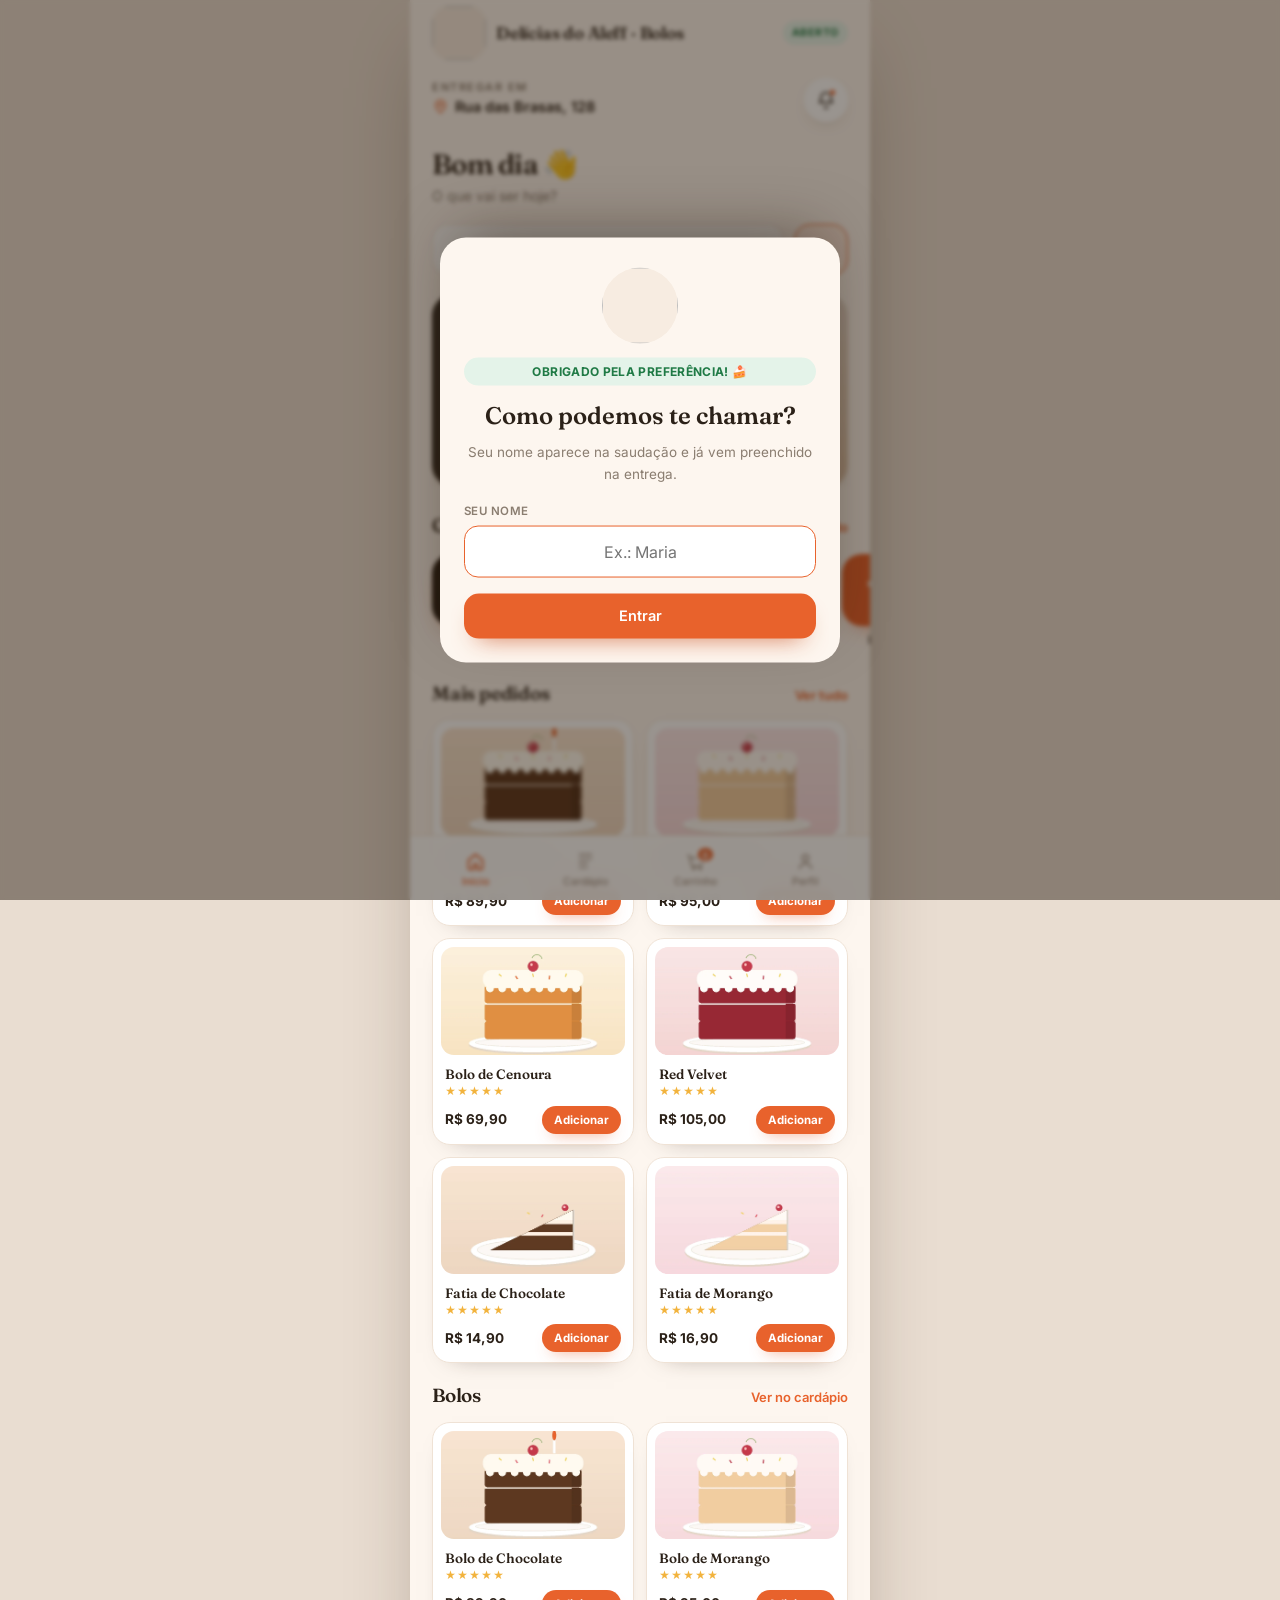
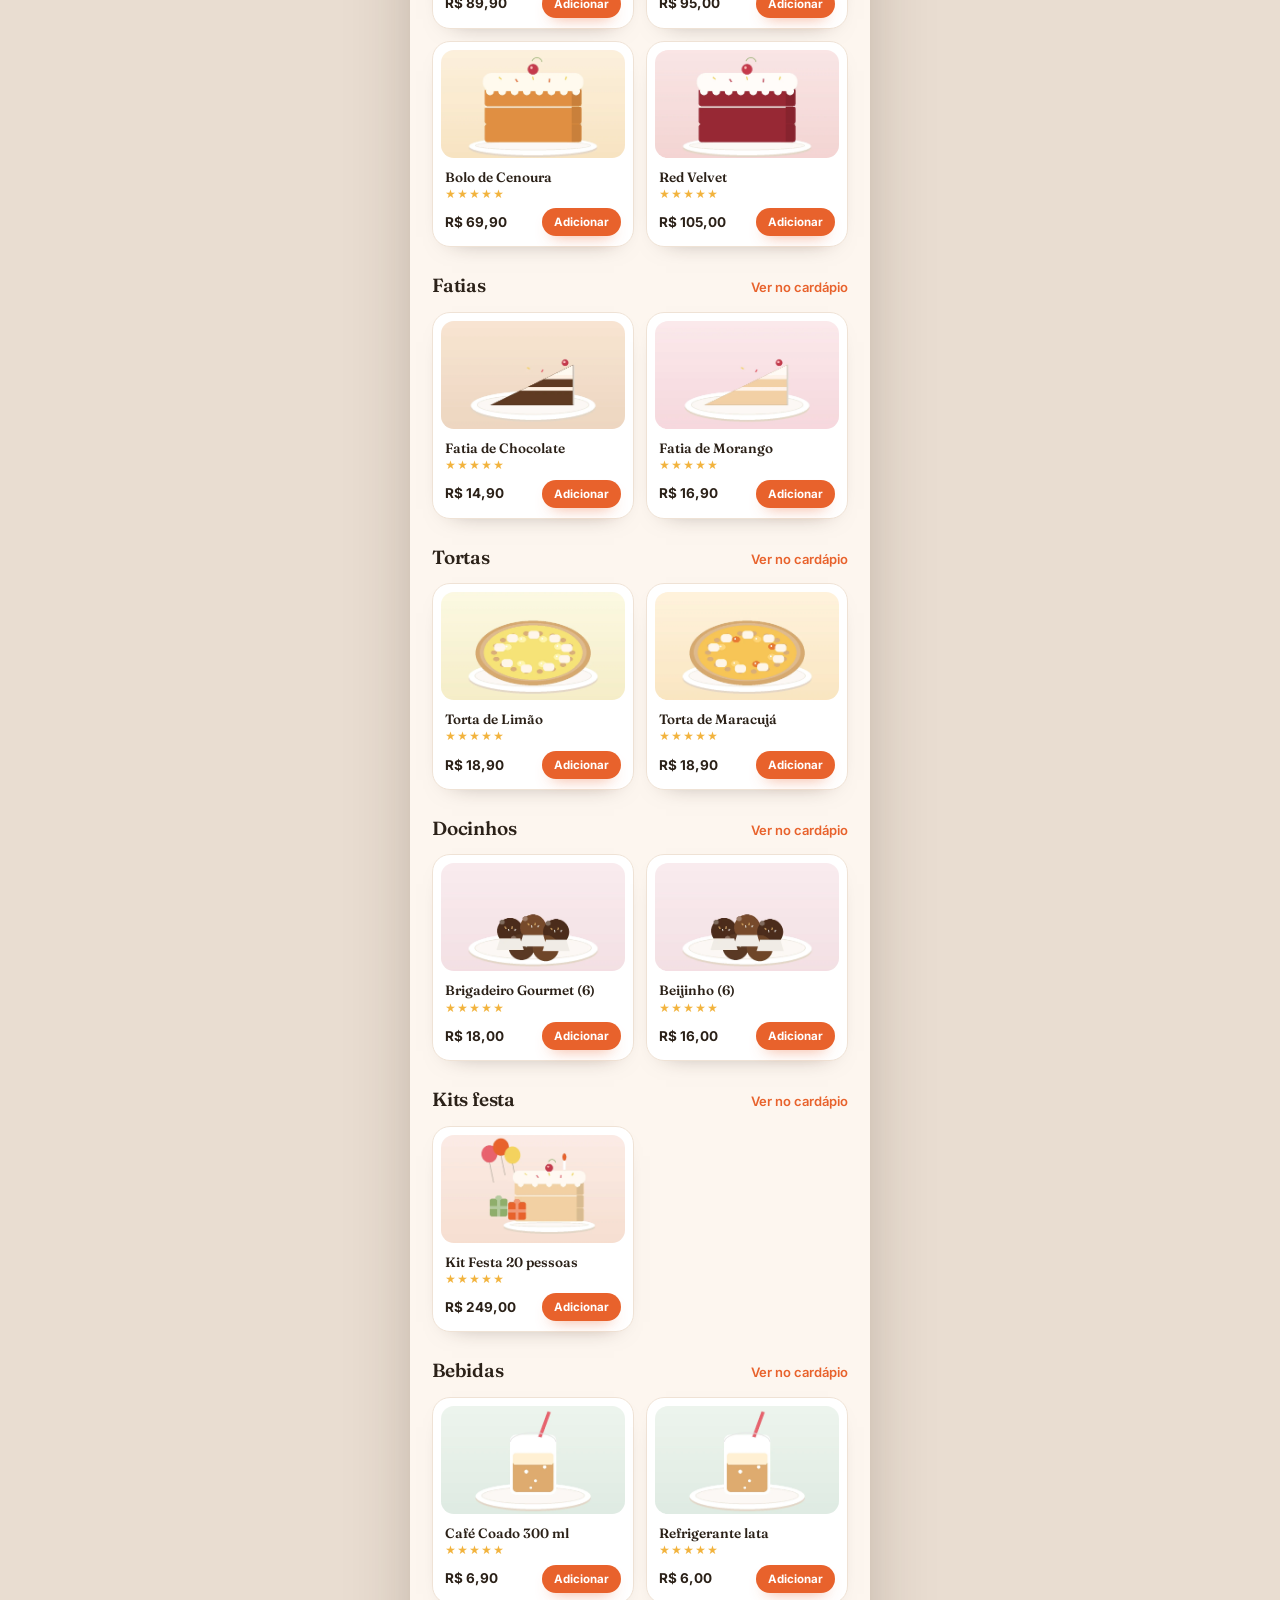
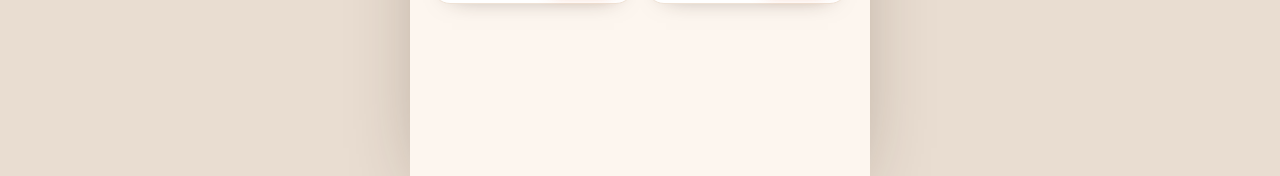
==== index.html @ 56355afc "pix: toca no código para copiar, com botão também Co-Authored-By: Claude <noreply@anthropic.com>" ====
<!doctype html>
<html lang="pt-BR">
<head>
  <meta charset="utf-8">
  <meta name="viewport" content="width=device-width, initial-scale=1, viewport-fit=cover, interactive-widget=resizes-content">
  <title>Delícias do Aleff · Bolos — Delivery</title>
  <meta name="description" content="Bolos caseiros, tortas e docinhos feitos no dia, com entrega em Delícias do Aleff.">
  <meta name="theme-color" content="#FDF6EF">
  <link rel="manifest" href="manifest.webmanifest">
  <link rel="icon" href="icons/icon-192.png">
  <link rel="apple-touch-icon" href="icons/apple-touch-icon.png">
  <meta name="apple-mobile-web-app-capable" content="yes">
  <meta name="apple-mobile-web-app-status-bar-style" content="default">
  <meta name="apple-mobile-web-app-title" content="Aleff Bolos">
  <link rel="preconnect" href="https://fonts.googleapis.com">
  <link rel="preconnect" href="https://fonts.gstatic.com" crossorigin>
  <link href="https://fonts.googleapis.com/css2?family=Fraunces:opsz,wght@9..144,500;9..144,600;9..144,700&family=Inter:wght@400;500;600;700&display=swap" rel="stylesheet">
  <link rel="stylesheet" href="vendor/leaflet/leaflet.css">
  <link rel="stylesheet" href="style.css?v=33">
</head>
<body>

<div class="app-shell" id="appShell">

  <!-- ================= HOME ================= -->
  <section class="screen is-active" id="screen-home" data-screen="home">
    <div class="brand-row">
      <img class="brand-logo" id="brandLogo" alt="" hidden>
      <b id="brandName">Delícias do Aleff · Bolos</b>
      <span class="brand-pill" id="brandPill">Aberto</span>
    </div>
    <header class="home-head">
      <div class="loc">
        <span class="loc-label">Entregar em</span>
        <button class="loc-btn" id="locBtn" type="button">
          <svg viewBox="0 0 24 24" class="ico"><path d="M12 21s-7-6.2-7-11a7 7 0 1 1 14 0c0 4.8-7 11-7 11Z"/><circle cx="12" cy="10" r="2.6"/></svg>
          <span id="locLabel">Rua das Brasas, 128</span>
        </button>
      </div>
      <button class="icon-btn" id="bellBtn" type="button" aria-label="Notificações">
        <svg viewBox="0 0 24 24" class="ico"><path d="M6 9a6 6 0 1 1 12 0c0 5 2 6 2 6H4s2-1 2-6Z"/><path d="M10 20a2 2 0 0 0 4 0"/></svg>
        <i class="dot"></i>
      </button>
    </header>

    <div class="home-greet">
      <h1>Boa noite 👋</h1>
      <p>O que vai ser hoje?</p>
    </div>

    <div class="closed-bar" id="closedBar" hidden>😴 A loja está fechada agora — pedidos voltam no próximo horário.</div>

    <div class="search-row">
      <button class="search" id="searchBtn" type="button">
        <svg viewBox="0 0 24 24" class="ico"><circle cx="11" cy="11" r="7"/><path d="m20 20-3.5-3.5"/></svg>
        <span>Buscar bolo, torta, doce…</span>
      </button>
      <button class="filter-btn" type="button" data-goto="menu" aria-label="Filtrar cardápio">
        <svg viewBox="0 0 24 24" class="ico"><path d="M4 6h16M7 12h10M10 18h4"/></svg>
      </button>
    </div>

    <div class="promo-slider reveal" id="promoSlider" aria-label="Promoções">
      <div class="promo-track" id="promoTrack"></div>
      <div class="promo-dots" id="promoDots" hidden></div>
    </div>

    <div class="row-head">
      <h3>Categorias</h3>
      <button class="link" type="button" data-goto="menu">Ver tudo</button>
    </div>
    <nav class="cat-tiles" id="catTiles" aria-label="Categorias"></nav>

    <div id="popularBlock">
      <div class="row-head">
        <h3 id="popularTitle">Mais pedidos</h3>
        <button class="link" type="button" data-goto="menu">Ver tudo</button>
      </div>
      <div class="grid-2" id="popularList"></div>
    </div>

    <div id="homeCats"></div>

    <div class="spacer"></div>
  </section>

  <!-- ================= MENU ================= -->
  <section class="screen" id="screen-menu" data-screen="menu">
    <header class="page-head">
      <div>
        <h1>Cardápio</h1>
        <p>Bolos caseiros, feitos no dia.</p>
      </div>
      <button class="icon-btn" id="menuSearchBtn" type="button" aria-label="Buscar">
        <svg viewBox="0 0 24 24" class="ico"><circle cx="11" cy="11" r="7"/><path d="m20 20-3.5-3.5"/></svg>
      </button>
    </header>

    <nav class="cats cats--static" id="menuChips" aria-label="Categorias do cardápio"></nav>

    <div class="list" id="menuList"></div>
    <div class="spacer"></div>
  </section>

  <!-- ================= CART ================= -->
  <section class="screen" id="screen-cart" data-screen="cart">
    <header class="page-head">
      <div>
        <h1>Carrinho</h1>
        <p id="cartCountLabel">0 itens</p>
      </div>
      <button class="link danger" id="clearCartBtn" type="button">Limpar</button>
    </header>

    <div id="cartEmpty" class="empty">
      <div class="empty-art">
        <svg viewBox="0 0 24 24" class="ico"><path d="M3 5h2l2.2 10.5a2 2 0 0 0 2 1.6h7.7a2 2 0 0 0 2-1.6L20.5 8H6"/><circle cx="10" cy="20" r="1.2"/><circle cx="17.5" cy="20" r="1.2"/></svg>
      </div>
      <h2>Seu carrinho está vazio</h2>
      <p>Bateu a fome? O cardápio está logo ali.</p>
      <button class="btn btn-solid" type="button" data-goto="menu">Ver o cardápio</button>
    </div>

    <div id="cartBody" hidden>
      <div class="list" id="cartList"></div>

      <div class="coupon">
        <input id="couponInput" type="text" placeholder="Cupom de desconto" autocomplete="off" spellcheck="false">
        <button class="btn btn-ghost" id="couponBtn" type="button">Aplicar</button>
      </div>
      <p class="coupon-hint">Dica: use <b>ALEFF10</b> e ganhe 10% off.</p>

      <div class="summary">
        <div class="srow"><span>Subtotal</span><b id="sumSub">R$ 0,00</b></div>
        <div class="srow" id="sumDiscountRow" hidden><span>Desconto</span><b class="green" id="sumDiscount">−R$ 0,00</b></div>
        <div class="srow"><span>Entrega</span><b id="sumFee">R$ 6,90</b></div>
        <div class="srow total"><span>Total</span><b id="sumTotal">R$ 0,00</b></div>
      </div>

      <button class="btn btn-solid btn-block" id="goCheckout" type="button">Ir para o pagamento</button>
      <div class="spacer"></div>
    </div>
  </section>

  <!-- ================= PROFILE ================= -->
  <section class="screen" id="screen-profile" data-screen="profile">
    <header class="page-head">
      <div>
        <h1>Perfil</h1>
        <p>Seus dados e pedidos</p>
      </div>
    </header>

    <div class="profile-card">
      <div class="avatar" id="profileAvatar">?</div>
      <div class="profile-info">
        <h2 id="profileName">Seu perfil</h2>
        <p id="profileAddr">Rua das Brasas, 128 — Centro</p>
      </div>
      <button class="icon-btn small" id="editProfileBtn" type="button" aria-label="Editar perfil">
        <svg viewBox="0 0 24 24" class="ico"><path d="M4 20h4l10-10-4-4L4 16v4Z"/><path d="m13 6 4 4"/></svg>
      </button>
    </div>

    <button class="link profile-name-btn" id="editNameBtn" type="button">Trocar meu nome</button>

    <div class="stats">
      <div><b id="statOrders">0</b><span>pedidos</span></div>
      <div><b id="statFavs">0</b><span>favoritos</span></div>
      <div><b>4,9</b><span>avaliação</span></div>
    </div>

    <div class="row-head"><h3>Favoritos</h3></div>
    <div class="list" id="favList"></div>

    <div class="row-head"><h3>Histórico</h3></div>
    <div class="list" id="historyList"></div>

    <div class="row-head"><h3>Ajustes</h3></div>
    <div class="card-list">
      <button class="setting" id="installBtn" type="button" hidden>
        <span class="setting-ico">⤓</span>
        <span class="setting-txt"><b>Instalar aplicativo</b><small>Atalho na tela inicial, abre offline</small></span>
        <span class="chev">›</span>
      </button>
      <label class="setting">
        <span class="setting-ico">🔔</span>
        <span class="setting-txt"><b>Notificações</b><small>Avisos sobre o pedido</small></span>
        <input type="checkbox" class="switch" id="notifToggle" checked>
      </label>
      <a class="setting" href="/painel" target="_blank" rel="noopener">
        <span class="setting-ico">🔐</span>
        <span class="setting-txt"><b>Painel da loja</b><small>Preços, fotos, estoque e pedidos</small></span>
        <span class="chev">›</span>
      </a>
      <a class="setting" href="https://wa.me/5511999999999" target="_blank" rel="noopener">
        <span class="setting-ico">💬</span>
        <span class="setting-txt"><b>Falar com a loja</b><small>WhatsApp, seg a sáb das 9h às 19h</small></span>
        <span class="chev">›</span>
      </a>
      <a class="setting" href="privacidade/">
        <span class="setting-ico">🛡️</span>
        <span class="setting-txt"><b>Política de privacidade</b><small>Como tratamos os seus dados</small></span>
        <span class="chev">›</span>
      </a>
    </div>

    <p class="version">Delícias do Aleff Delivery · v1.0.0</p>
    <div class="spacer"></div>
  </section>

  <!-- ================= TRACKING ================= -->
  <section class="screen" id="screen-track" data-screen="track">
    <header class="page-head">
      <div>
        <h1>Pedido <span id="trackNum">#0000</span></h1>
        <p id="trackEta">Previsão: 30–40 min</p>
      </div>
    </header>

    <div class="track-hero">
      <div class="track-pulse"><span></span></div>
      <h2 id="trackStatus">Pedido recebido</h2>
      <p>O forno já está aquecendo.</p>
    </div>

    <div class="track-map-wrap" id="trackMapWrap" hidden>
      <div class="track-map" id="trackMap" role="img" aria-label="Mapa do entregador a caminho"></div>
      <div class="track-map-note" id="trackMapNote" hidden></div>
    </div>
    <p class="track-map-hint" id="trackMapHint">O mapa ao vivo aparece quando o pedido sair para entrega.</p>

    <ol class="timeline" id="timeline">
      <li class="done"><span class="tl-dot"></span><div><b>Pedido recebido</b><small>Confirmado às <span id="tlTime">—</span></small></div></li>
      <li><span class="tl-dot"></span><div><b>No forno</b><small>Seu bolo está sendo preparado</small></div></li>
      <li><span class="tl-dot"></span><div><b>A caminho</b><small>O entregador já saiu</small></div></li>
      <li><span class="tl-dot"></span><div><b>Entregue</b><small>Bom apetite!</small></div></li>
    </ol>

    <div class="track-card" id="trackItems"></div>

    <div class="track-total">
      <span id="trackTotalLabel">Total</span><b id="trackTotal">R$ 0,00</b>
    </div>

    <div class="pix-box" id="trackPix" hidden>
      <b id="trackPixTitle">Pix pendente</b>
      <img id="trackPixQr" alt="QR Code do Pix">
      <textarea id="trackPixCode" readonly rows="2" aria-label="Código Pix copia e cola" inputmode="none"></textarea>
      <small class="pix-tap">Toque no código para copiar</small>
      <button class="btn btn-ghost btn-block" id="trackPixCopy" type="button">Copiar código Pix</button>
      <p class="pix-note">O pagamento cai direto para a confeitaria e o pedido é confirmado sozinho.</p>
    </div>

    <button class="btn btn-line btn-block" id="pushBtn" type="button" hidden>🔔 Avisar quando sair para entrega</button>
    <p class="track-map-hint" id="pushNote" hidden></p>
    <button class="btn btn-line btn-block" id="receiptBtn" type="button">Ver recibo</button>
    <button class="btn btn-ghost btn-block" id="repeatOrderBtn" type="button">Pedir de novo</button>
    <button class="btn btn-ghost btn-block" type="button" data-goto="home">Voltar ao início</button>
    <div class="spacer"></div>
  </section>

  <!-- ================= BOTTOM NAV ================= -->
  <nav class="tabbar" id="tabbar" aria-label="Navegação do app">
    <button class="tab is-active" data-tab="home" type="button">
      <svg viewBox="0 0 24 24" class="ico"><path d="M4 10.5 12 4l8 6.5V20a1 1 0 0 1-1 1h-5v-6H10v6H5a1 1 0 0 1-1-1Z"/></svg>
      <span>Início</span>
    </button>
    <button class="tab" data-tab="menu" type="button">
      <svg viewBox="0 0 24 24" class="ico"><path d="M5 4h14M5 9h14M5 14h9M5 19h9"/></svg>
      <span>Cardápio</span>
    </button>
    <button class="tab tab-cart" data-tab="cart" type="button">
      <svg viewBox="0 0 24 24" class="ico"><path d="M3 5h2l2.2 10.5a2 2 0 0 0 2 1.6h7.7a2 2 0 0 0 2-1.6L20.5 8H6"/><circle cx="10" cy="20" r="1.2"/><circle cx="17.5" cy="20" r="1.2"/></svg>
      <span>Carrinho</span>
      <i class="badge" id="cartBadge" hidden>0</i>
    </button>
    <button class="tab" data-tab="profile" type="button">
      <svg viewBox="0 0 24 24" class="ico"><circle cx="12" cy="8" r="3.6"/><path d="M5 20c.8-3.6 3.6-5.4 7-5.4s6.2 1.8 7 5.4"/></svg>
      <span>Perfil</span>
    </button>
  </nav>

  <!-- ================= SHEETS ================= -->
  <div class="scrim" id="scrim" hidden></div>

  <!-- boas-vindas: pede o nome antes de entrar -->
  <div class="sheet sheet-center welcome-sheet" id="welcomeSheet" role="dialog" aria-modal="true" aria-labelledby="welcomeTitle" hidden>
    <img class="welcome-logo" id="welcomeLogo" alt="" hidden>
    <span class="welcome-thanks">Obrigado pela preferência! 🍰</span>
    <h2 id="welcomeTitle">Como podemos te chamar?</h2>
    <p>Seu nome aparece na saudação e já vem preenchido na entrega.</p>
    <label class="af-label welcome-field" for="welcomeName">Seu nome</label>
    <input id="welcomeName" class="af-input" type="text" maxlength="40" autocomplete="given-name" placeholder="Ex.: Maria">
    <p class="welcome-err" id="welcomeErr" hidden>Digite seu nome para entrar.</p>
    <button class="btn btn-solid btn-block" id="welcomeBtn" type="button">Entrar</button>
  </div>

  <!-- produto -->
  <div class="sheet" id="productSheet" role="dialog" aria-modal="true" aria-labelledby="psName" hidden>
    <div class="sheet-grab"></div>
    <button class="sheet-x" id="psClose" type="button" aria-label="Fechar">✕</button>
    <div class="ps-photo"><img id="psImg" alt=""></div>
    <div class="ps-body">
      <div class="ps-head">
        <h2 id="psName">—</h2>
        <button class="fav-btn" id="psFav" type="button" aria-label="Favoritar">♡</button>
      </div>
      <div class="ps-meta">
        <span class="rate">★ <b id="psRate">4.9</b></span>
        <span class="sep"></span>
        <span id="psTime">25–35 min</span>
        <span class="sep"></span>
        <span id="psKcal">540 kcal</span>
      </div>
      <p class="ps-desc" id="psDesc">—</p>

      <h3 class="ps-label" id="psSizesLabel">Tamanho</h3>
      <div class="opt-row" id="psSizes"></div>

      <h3 class="ps-label" id="psExtrasLabel">Adicionais</h3>
      <div class="opt-list" id="psExtras"></div>

      <h3 class="ps-label">Alguma observação?</h3>
      <textarea id="psNote" rows="2" placeholder="Ex.: escrever “Parabéns”, sem morango…"></textarea>

      <div id="psSuggestBlock">
        <h3 class="ps-label">Que tal levar também?</h3>
        <div class="ps-suggest" id="psSuggest"></div>
      </div>

      <div class="ps-foot">
        <div class="stepper" id="psStepper">
          <button type="button" data-step="-1" aria-label="Diminuir">−</button>
          <span id="psQty">1</span>
          <button type="button" data-step="1" aria-label="Aumentar">+</button>
        </div>
        <button class="btn btn-solid ps-add" id="psAdd" type="button">Adicionar · R$ 0,00</button>
      </div>
    </div>
  </div>

  <!-- busca -->
  <div class="sheet sheet-search" id="searchSheet" role="dialog" aria-modal="true" hidden>
    <div class="search-live">
      <svg viewBox="0 0 24 24" class="ico"><circle cx="11" cy="11" r="7"/><path d="m20 20-3.5-3.5"/></svg>
      <input id="searchInput" type="search" placeholder="O que você quer hoje?" autocomplete="off">
      <button class="sheet-x inline" id="searchClose" type="button" aria-label="Fechar">✕</button>
    </div>
    <div class="chips-suggest" id="searchSuggest"></div>
    <div class="list" id="searchResults"></div>
  </div>

  <!-- checkout -->
  <div class="sheet sheet-full" id="checkoutSheet" role="dialog" aria-modal="true" hidden>
    <header class="sheet-head">
      <button class="sheet-x inline" id="coClose" type="button" aria-label="Voltar">←</button>
      <h2>Pagamento</h2>
    </header>
    <div class="co-body">
      <h3 class="ps-label">Endereço de entrega</h3>
      <button class="addr-card" id="addrCard" type="button">
        <span class="addr-ico">📍</span>
        <span class="addr-txt"><b id="coAddrTitle">Casa</b><small id="coAddrText">Rua das Brasas, 128 — Centro</small></span>
        <span class="chev">›</span>
      </button>

      <h3 class="ps-label">Como pagar?</h3>
      <div class="pay-list" id="payList">
        <label class="pay"><input type="radio" name="pay" value="pix" checked><span class="pay-ico">⚡</span><span><b>Pix</b><small id="pixNote">Aprovação na hora</small></span><i class="radio"></i></label>
        <label class="pay"><input type="radio" name="pay" value="card"><span class="pay-ico">💳</span><span><b>Cartão na entrega</b><small>Crédito ou débito</small></span><i class="radio"></i></label>
        <label class="pay"><input type="radio" name="pay" value="cash"><span class="pay-ico">💵</span><span><b>Dinheiro</b><small><span id="cashNote">Troco para R$ 100,00</span></small></span><i class="radio"></i></label>
      </div>

      <h3 class="ps-label">Resumo</h3>
      <div class="summary summary--flat" id="coSummary"></div>
      <p class="af-error" id="coFeeNote" hidden></p>

      <div class="eta-note">
        <span>⏱</span>
        <p>Previsão de entrega: <b>30–40 min</b><br><small>Forno a 180 °C — seu bolo só começa depois da confirmação.</small></p>
      </div>

      <button class="btn btn-solid btn-block" id="placeOrder" type="button">Confirmar pedido</button>
      <p class="legal-note">Ao confirmar, você concorda com o uso dos seus dados para preparar e entregar o pedido.
      Veja a <a href="privacidade/">Política de privacidade</a>.</p>
      <div class="spacer"></div>
    </div>
  </div>

  <!-- endereço por CEP -->
  <div class="sheet" id="addrSheet" role="dialog" aria-modal="true" hidden>
    <div class="sheet-grab"></div>
    <header class="sheet-head">
      <h2>Endereço de entrega</h2>
      <button class="sheet-x" id="addrClose" type="button" aria-label="Fechar">×</button>
    </header>
    <div class="addr-form">
      <div class="af-saved" id="afSaved" hidden>
        <p class="af-saved-title">Endereços salvos</p>
        <div class="af-saved-list" id="afSavedList"></div>
        <button class="btn btn-ghost small af-new" id="afNew" type="button">+ Novo endereço</button>
      </div>

      <label class="af-label" for="afCep">CEP</label>
      <div class="af-cep-row">
        <input class="af-input" id="afCep" inputmode="numeric" autocomplete="postal-code" placeholder="00000-000" maxlength="9">
        <button class="btn btn-line af-search" id="afCepBtn" type="button">Buscar</button>
      </div>
      <p class="cep-status" id="afCepStatus" aria-live="polite"></p>

      <label class="af-label" for="afStreet">Rua</label>
      <input class="af-input" id="afStreet" autocomplete="address-line1" placeholder="Rua / avenida">
      <p class="af-fixed" id="afCity" hidden></p>

      <div class="af-two">
        <div>
          <label class="af-label" for="afName">Nome de quem recebe</label>
          <input class="af-input" id="afName" autocomplete="name" placeholder="Seu nome">
        </div>
        <div>
          <label class="af-label" for="afNum">Número</label>
          <input class="af-input" id="afNum" inputmode="numeric" placeholder="123">
        </div>
      </div>

      <label class="af-label" for="afComp">Complemento <small>(opcional)</small></label>
      <input class="af-input" id="afComp" placeholder="Apto, bloco, referência">

      <label class="af-label" for="afPhone">WhatsApp <small>(opcional — para avisos da entrega)</small></label>
      <input class="af-input" id="afPhone" type="tel" inputmode="tel" autocomplete="tel" placeholder="(11) 99999-9999">

      <div class="af-tags">
        <button class="af-tag" type="button" data-title="Casa">🏠 Casa</button>
        <button class="af-tag" type="button" data-title="Trabalho">💼 Trabalho</button>
      </div>

      <p class="af-error" id="afError" hidden></p>
      <button class="btn btn-solid btn-block" id="afSave" type="button">Usar este endereço</button>
      <div class="spacer"></div>
    </div>
  </div>

  <!-- recibo -->
  <div class="sheet sheet-full" id="receiptSheet" role="dialog" aria-modal="true" hidden>
    <header class="sheet-head">
      <button class="sheet-x inline" id="rcClose" type="button" aria-label="Voltar">←</button>
      <h2>Recibo</h2>
    </header>
    <div class="rc-body" id="rcBody"></div>
    <div class="rc-actions">
      <button class="btn btn-solid btn-block" id="rcPrint" type="button">Imprimir / salvar PDF</button>
    </div>
  </div>

  <!-- anúncio em pop-up -->
  <div class="sheet sheet-center ad-sheet" id="adSheet" role="dialog" aria-modal="true" hidden>
    <button class="sheet-x" id="adClose" type="button" aria-label="Fechar anúncio">✕</button>
    <img class="ad-img" id="adImg" alt="" hidden>
    <h2 id="adTitle"></h2>
    <p id="adText"></p>
    <button class="btn btn-solid btn-block" id="adBtn" type="button">Ver cardápio</button>
    <button class="btn btn-ghost btn-block" id="adDismiss" type="button">Agora não</button>
  </div>

  <!-- sucesso -->
  <div class="sheet sheet-center" id="successSheet" role="dialog" aria-modal="true" hidden>
    <div class="success-ico">✓</div>
    <h2 id="successTitle">Pedido confirmado!</h2>
    <p>O número do seu pedido é <b id="successNum">#0000</b>.<br>Já mandamos para a confeitaria. 🎂</p>
    <div class="pix-box" id="successPix" hidden>
      <b>Pague com Pix para confirmar</b>
      <img id="successPixQr" alt="QR Code do Pix">
      <textarea id="successPixCode" readonly rows="2" aria-label="Código Pix copia e cola" inputmode="none"></textarea>
      <small class="pix-tap">Toque no código para copiar</small>
      <button class="btn btn-ghost btn-block" id="successPixCopy" type="button">Copiar código Pix</button>
      <p class="pix-note">O pedido é confirmado automaticamente assim que o pagamento cai.</p>
    </div>
    <button class="btn btn-solid btn-block" id="successTrack" type="button">Acompanhar pedido</button>
    <button class="btn btn-ghost btn-block" type="button" data-goto="home">Voltar ao início</button>
  </div>

  <div class="order-alert" id="orderAlert" role="alert" hidden>
    <span class="oa-ico" id="oaIco">🛵</span>
    <div class="oa-txt">
      <b id="oaTitle">Saiu para entrega!</b>
      <small id="oaBody">Seu pedido está a caminho.</small>
    </div>
    <button class="oa-btn" id="oaBtn" type="button">Acompanhar</button>
  </div>

  <div class="toast" id="toast" role="status" aria-live="polite"></div>
</div>

<script src="vendor/leaflet/leaflet.js"></script>
<script src="app.js?v=51"></script>
</body>
</html>
<!-- build 2026-11-27 checkout-fix -->
---- vendor/leaflet/leaflet.css ----
/* required styles */

.leaflet-pane,
.leaflet-tile,
.leaflet-marker-icon,
.leaflet-marker-shadow,
.leaflet-tile-container,
.leaflet-pane > svg,
.leaflet-pane > canvas,
.leaflet-zoom-box,
.leaflet-image-layer,
.leaflet-layer {
	position: absolute;
	left: 0;
	top: 0;
	}
.leaflet-container {
	overflow: hidden;
	}
.leaflet-tile,
.leaflet-marker-icon,
.leaflet-marker-shadow {
	-webkit-user-select: none;
	   -moz-user-select: none;
	        user-select: none;
	  -webkit-user-drag: none;
	}
/* Prevents IE11 from highlighting tiles in blue */
.leaflet-tile::selection {
	background: transparent;
}
/* Safari renders non-retina tile on retina better with this, but Chrome is worse */
.leaflet-safari .leaflet-tile {
	image-rendering: -webkit-optimize-contrast;
	}
/* hack that prevents hw layers "stretching" when loading new tiles */
.leaflet-safari .leaflet-tile-container {
	width: 1600px;
	height: 1600px;
	-webkit-transform-origin: 0 0;
	}
.leaflet-marker-icon,
.leaflet-marker-shadow {
	display: block;
	}
/* .leaflet-container svg: reset svg max-width decleration shipped in Joomla! (joomla.org) 3.x */
/* .leaflet-container img: map is broken in FF if you have max-width: 100% on tiles */
.leaflet-container .leaflet-overlay-pane svg {
	max-width: none !important;
	max-height: none !important;
	}
.leaflet-container .leaflet-marker-pane img,
.leaflet-container .leaflet-shadow-pane img,
.leaflet-container .leaflet-tile-pane img,
.leaflet-container img.leaflet-image-layer,
.leaflet-container .leaflet-tile {
	max-width: none !important;
	max-height: none !important;
	width: auto;
	padding: 0;
	}

.leaflet-container img.leaflet-tile {
	/* See: https://bugs.chromium.org/p/chromium/issues/detail?id=600120 */
	mix-blend-mode: plus-lighter;
}

.leaflet-container.leaflet-touch-zoom {
	-ms-touch-action: pan-x pan-y;
	touch-action: pan-x pan-y;
	}
.leaflet-container.leaflet-touch-drag {
	-ms-touch-action: pinch-zoom;
	/* Fallback for FF which doesn't support pinch-zoom */
	touch-action: none;
	touch-action: pinch-zoom;
}
.leaflet-container.leaflet-touch-drag.leaflet-touch-zoom {
	-ms-touch-action: none;
	touch-action: none;
}
.leaflet-container {
	-webkit-tap-highlight-color: transparent;
}
.leaflet-container a {
	-webkit-tap-highlight-color: rgba(51, 181, 229, 0.4);
}
.leaflet-tile {
	filter: inherit;
	visibility: hidden;
	}
.leaflet-tile-loaded {
	visibility: inherit;
	}
.leaflet-zoom-box {
	width: 0;
	height: 0;
	-moz-box-sizing: border-box;
	     box-sizing: border-box;
	z-index: 800;
	}
/* workaround for https://bugzilla.mozilla.org/show_bug.cgi?id=888319 */
.leaflet-overlay-pane svg {
	-moz-user-select: none;
	}

.leaflet-pane         { z-index: 400; }

.leaflet-tile-pane    { z-index: 200; }
.leaflet-overlay-pane { z-index: 400; }
.leaflet-shadow-pane  { z-index: 500; }
.leaflet-marker-pane  { z-index: 600; }
.leaflet-tooltip-pane   { z-index: 650; }
.leaflet-popup-pane   { z-index: 700; }

.leaflet-map-pane canvas { z-index: 100; }
.leaflet-map-pane svg    { z-index: 200; }

.leaflet-vml-shape {
	width: 1px;
	height: 1px;
	}
.lvml {
	behavior: url(#default#VML);
	display: inline-block;
	position: absolute;
	}


/* control positioning */

.leaflet-control {
	position: relative;
	z-index: 800;
	pointer-events: visiblePainted; /* IE 9-10 doesn't have auto */
	pointer-events: auto;
	}
.leaflet-top,
.leaflet-bottom {
	position: absolute;
	z-index: 1000;
	pointer-events: none;
	}
.leaflet-top {
	top: 0;
	}
.leaflet-right {
	right: 0;
	}
.leaflet-bottom {
	bottom: 0;
	}
.leaflet-left {
	left: 0;
	}
.leaflet-control {
	float: left;
	clear: both;
	}
.leaflet-right .leaflet-control {
	float: right;
	}
.leaflet-top .leaflet-control {
	margin-top: 10px;
	}
.leaflet-bottom .leaflet-control {
	margin-bottom: 10px;
	}
.leaflet-left .leaflet-control {
	margin-left: 10px;
	}
.leaflet-right .leaflet-control {
	margin-right: 10px;
	}


/* zoom and fade animations */

.leaflet-fade-anim .leaflet-popup {
	opacity: 0;
	-webkit-transition: opacity 0.2s linear;
	   -moz-transition: opacity 0.2s linear;
	        transition: opacity 0.2s linear;
	}
.leaflet-fade-anim .leaflet-map-pane .leaflet-popup {
	opacity: 1;
	}
.leaflet-zoom-animated {
	-webkit-transform-origin: 0 0;
	    -ms-transform-origin: 0 0;
	        transform-origin: 0 0;
	}
svg.leaflet-zoom-animated {
	will-change: transform;
}

.leaflet-zoom-anim .leaflet-zoom-animated {
	-webkit-transition: -webkit-transform 0.25s cubic-bezier(0,0,0.25,1);
	   -moz-transition:    -moz-transform 0.25s cubic-bezier(0,0,0.25,1);
	        transition:         transform 0.25s cubic-bezier(0,0,0.25,1);
	}
.leaflet-zoom-anim .leaflet-tile,
.leaflet-pan-anim .leaflet-tile {
	-webkit-transition: none;
	   -moz-transition: none;
	        transition: none;
	}

.leaflet-zoom-anim .leaflet-zoom-hide {
	visibility: hidden;
	}


/* cursors */

.leaflet-interactive {
	cursor: pointer;
	}
.leaflet-grab {
	cursor: -webkit-grab;
	cursor:    -moz-grab;
	cursor:         grab;
	}
.leaflet-crosshair,
.leaflet-crosshair .leaflet-interactive {
	cursor: crosshair;
	}
.leaflet-popup-pane,
.leaflet-control {
	cursor: auto;
	}
.leaflet-dragging .leaflet-grab,
.leaflet-dragging .leaflet-grab .leaflet-interactive,
.leaflet-dragging .leaflet-marker-draggable {
	cursor: move;
	cursor: -webkit-grabbing;
	cursor:    -moz-grabbing;
	cursor:         grabbing;
	}

/* marker & overlays interactivity */
.leaflet-marker-icon,
.leaflet-marker-shadow,
.leaflet-image-layer,
.leaflet-pane > svg path,
.leaflet-tile-container {
	pointer-events: none;
	}

.leaflet-marker-icon.leaflet-interactive,
.leaflet-image-layer.leaflet-interactive,
.leaflet-pane > svg path.leaflet-interactive,
svg.leaflet-image-layer.leaflet-interactive path {
	pointer-events: visiblePainted; /* IE 9-10 doesn't have auto */
	pointer-events: auto;
	}

/* visual tweaks */

.leaflet-container {
	background: #ddd;
	outline-offset: 1px;
	}
.leaflet-container a {
	color: #0078A8;
	}
.leaflet-zoom-box {
	border: 2px dotted #38f;
	background: rgba(255,255,255,0.5);
	}


/* general typography */
.leaflet-container {
	font-family: "Helvetica Neue", Arial, Helvetica, sans-serif;
	font-size: 12px;
	font-size: 0.75rem;
	line-height: 1.5;
	}


/* general toolbar styles */

.leaflet-bar {
	box-shadow: 0 1px 5px rgba(0,0,0,0.65);
	border-radius: 4px;
	}
.leaflet-bar a {
	background-color: #fff;
	border-bottom: 1px solid #ccc;
	width: 26px;
	height: 26px;
	line-height: 26px;
	display: block;
	text-align: center;
	text-decoration: none;
	color: black;
	}
.leaflet-bar a,
.leaflet-control-layers-toggle {
	background-position: 50% 50%;
	background-repeat: no-repeat;
	display: block;
	}
.leaflet-bar a:hover,
.leaflet-bar a:focus {
	background-color: #f4f4f4;
	}
.leaflet-bar a:first-child {
	border-top-left-radius: 4px;
	border-top-right-radius: 4px;
	}
.leaflet-bar a:last-child {
	border-bottom-left-radius: 4px;
	border-bottom-right-radius: 4px;
	border-bottom: none;
	}
.leaflet-bar a.leaflet-disabled {
	cursor: default;
	background-color: #f4f4f4;
	color: #bbb;
	}

.leaflet-touch .leaflet-bar a {
	width: 30px;
	height: 30px;
	line-height: 30px;
	}
.leaflet-touch .leaflet-bar a:first-child {
	border-top-left-radius: 2px;
	border-top-right-radius: 2px;
	}
.leaflet-touch .leaflet-bar a:last-child {
	border-bottom-left-radius: 2px;
	border-bottom-right-radius: 2px;
	}

/* zoom control */

.leaflet-control-zoom-in,
.leaflet-control-zoom-out {
	font: bold 18px 'Lucida Console', Monaco, monospace;
	text-indent: 1px;
	}

.leaflet-touch .leaflet-control-zoom-in, .leaflet-touch .leaflet-control-zoom-out  {
	font-size: 22px;
	}


/* layers control */

.leaflet-control-layers {
	box-shadow: 0 1px 5px rgba(0,0,0,0.4);
	background: #fff;
	border-radius: 5px;
	}
.leaflet-control-layers-toggle {
	background-image: url(images/layers.png);
	width: 36px;
	height: 36px;
	}
.leaflet-retina .leaflet-control-layers-toggle {
	background-image: url(images/layers-2x.png);
	background-size: 26px 26px;
	}
.leaflet-touch .leaflet-control-layers-toggle {
	width: 44px;
	height: 44px;
	}
.leaflet-control-layers .leaflet-control-layers-list,
.leaflet-control-layers-expanded .leaflet-control-layers-toggle {
	display: none;
	}
.leaflet-control-layers-expanded .leaflet-control-layers-list {
	display: block;
	position: relative;
	}
.leaflet-control-layers-expanded {
	padding: 6px 10px 6px 6px;
	color: #333;
	background: #fff;
	}
.leaflet-control-layers-scrollbar {
	overflow-y: scroll;
	overflow-x: hidden;
	padding-right: 5px;
	}
.leaflet-control-layers-selector {
	margin-top: 2px;
	position: relative;
	top: 1px;
	}
.leaflet-control-layers label {
	display: block;
	font-size: 13px;
	font-size: 1.08333em;
	}
.leaflet-control-layers-separator {
	height: 0;
	border-top: 1px solid #ddd;
	margin: 5px -10px 5px -6px;
	}

/* Default icon URLs */
.leaflet-default-icon-path { /* used only in path-guessing heuristic, see L.Icon.Default */
	background-image: url(images/marker-icon.png);
	}


/* attribution and scale controls */

.leaflet-container .leaflet-control-attribution {
	background: #fff;
	background: rgba(255, 255, 255, 0.8);
	margin: 0;
	}
.leaflet-control-attribution,
.leaflet-control-scale-line {
	padding: 0 5px;
	color: #333;
	line-height: 1.4;
	}
.leaflet-control-attribution a {
	text-decoration: none;
	}
.leaflet-control-attribution a:hover,
.leaflet-control-attribution a:focus {
	text-decoration: underline;
	}
.leaflet-attribution-flag {
	display: inline !important;
	vertical-align: baseline !important;
	width: 1em;
	height: 0.6669em;
	}
.leaflet-left .leaflet-control-scale {
	margin-left: 5px;
	}
.leaflet-bottom .leaflet-control-scale {
	margin-bottom: 5px;
	}
.leaflet-control-scale-line {
	border: 2px solid #777;
	border-top: none;
	line-height: 1.1;
	padding: 2px 5px 1px;
	white-space: nowrap;
	-moz-box-sizing: border-box;
	     box-sizing: border-box;
	background: rgba(255, 255, 255, 0.8);
	text-shadow: 1px 1px #fff;
	}
.leaflet-control-scale-line:not(:first-child) {
	border-top: 2px solid #777;
	border-bottom: none;
	margin-top: -2px;
	}
.leaflet-control-scale-line:not(:first-child):not(:last-child) {
	border-bottom: 2px solid #777;
	}

.leaflet-touch .leaflet-control-attribution,
.leaflet-touch .leaflet-control-layers,
.leaflet-touch .leaflet-bar {
	box-shadow: none;
	}
.leaflet-touch .leaflet-control-layers,
.leaflet-touch .leaflet-bar {
	border: 2px solid rgba(0,0,0,0.2);
	background-clip: padding-box;
	}


/* popup */

.leaflet-popup {
	position: absolute;
	text-align: center;
	margin-bottom: 20px;
	}
.leaflet-popup-content-wrapper {
	padding: 1px;
	text-align: left;
	border-radius: 12px;
	}
.leaflet-popup-content {
	margin: 13px 24px 13px 20px;
	line-height: 1.3;
	font-size: 13px;
	font-size: 1.08333em;
	min-height: 1px;
	}
.leaflet-popup-content p {
	margin: 17px 0;
	margin: 1.3em 0;
	}
.leaflet-popup-tip-container {
	width: 40px;
	height: 20px;
	position: absolute;
	left: 50%;
	margin-top: -1px;
	margin-left: -20px;
	overflow: hidden;
	pointer-events: none;
	}
.leaflet-popup-tip {
	width: 17px;
	height: 17px;
	padding: 1px;

	margin: -10px auto 0;
	pointer-events: auto;

	-webkit-transform: rotate(45deg);
	   -moz-transform: rotate(45deg);
	    -ms-transform: rotate(45deg);
	        transform: rotate(45deg);
	}
.leaflet-popup-content-wrapper,
.leaflet-popup-tip {
	background: white;
	color: #333;
	box-shadow: 0 3px 14px rgba(0,0,0,0.4);
	}
.leaflet-container a.leaflet-popup-close-button {
	position: absolute;
	top: 0;
	right: 0;
	border: none;
	text-align: center;
	width: 24px;
	height: 24px;
	font: 16px/24px Tahoma, Verdana, sans-serif;
	color: #757575;
	text-decoration: none;
	background: transparent;
	}
.leaflet-container a.leaflet-popup-close-button:hover,
.leaflet-container a.leaflet-popup-close-button:focus {
	color: #585858;
	}
.leaflet-popup-scrolled {
	overflow: auto;
	}

.leaflet-oldie .leaflet-popup-content-wrapper {
	-ms-zoom: 1;
	}
.leaflet-oldie .leaflet-popup-tip {
	width: 24px;
	margin: 0 auto;

	-ms-filter: "progid:DXImageTransform.Microsoft.Matrix(M11=0.70710678, M12=0.70710678, M21=-0.70710678, M22=0.70710678)";
	filter: progid:DXImageTransform.Microsoft.Matrix(M11=0.70710678, M12=0.70710678, M21=-0.70710678, M22=0.70710678);
	}

.leaflet-oldie .leaflet-control-zoom,
.leaflet-oldie .leaflet-control-layers,
.leaflet-oldie .leaflet-popup-content-wrapper,
.leaflet-oldie .leaflet-popup-tip {
	border: 1px solid #999;
	}


/* div icon */

.leaflet-div-icon {
	background: #fff;
	border: 1px solid #666;
	}


/* Tooltip */
/* Base styles for the element that has a tooltip */
.leaflet-tooltip {
	position: absolute;
	padding: 6px;
	background-color: #fff;
	border: 1px solid #fff;
	border-radius: 3px;
	color: #222;
	white-space: nowrap;
	-webkit-user-select: none;
	-moz-user-select: none;
	-ms-user-select: none;
	user-select: none;
	pointer-events: none;
	box-shadow: 0 1px 3px rgba(0,0,0,0.4);
	}
.leaflet-tooltip.leaflet-interactive {
	cursor: pointer;
	pointer-events: auto;
	}
.leaflet-tooltip-top:before,
.leaflet-tooltip-bottom:before,
.leaflet-tooltip-left:before,
.leaflet-tooltip-right:before {
	position: absolute;
	pointer-events: none;
	border: 6px solid transparent;
	background: transparent;
	content: "";
	}

/* Directions */

.leaflet-tooltip-bottom {
	margin-top: 6px;
}
.leaflet-tooltip-top {
	margin-top: -6px;
}
.leaflet-tooltip-bottom:before,
.leaflet-tooltip-top:before {
	left: 50%;
	margin-left: -6px;
	}
.leaflet-tooltip-top:before {
	bottom: 0;
	margin-bottom: -12px;
	border-top-color: #fff;
	}
.leaflet-tooltip-bottom:before {
	top: 0;
	margin-top: -12px;
	margin-left: -6px;
	border-bottom-color: #fff;
	}
.leaflet-tooltip-left {
	margin-left: -6px;
}
.leaflet-tooltip-right {
	margin-left: 6px;
}
.leaflet-tooltip-left:before,
.leaflet-tooltip-right:before {
	top: 50%;
	margin-top: -6px;
	}
.leaflet-tooltip-left:before {
	right: 0;
	margin-right: -12px;
	border-left-color: #fff;
	}
.leaflet-tooltip-right:before {
	left: 0;
	margin-left: -12px;
	border-right-color: #fff;
	}

/* Printing */

@media print {
	/* Prevent printers from removing background-images of controls. */
	.leaflet-control {
		-webkit-print-color-adjust: exact;
		print-color-adjust: exact;
		}
	}
---- style.css ----
/* ============================================================
   DELÍCIAS DO ALEFF — Delivery PWA
   creme + terracota, cards arredondados, mobile-first
   ============================================================ */

:root {
  --bg: #fdf6ef;
  --bg-2: #f7ece1;
  --card: #ffffff;
  --ink: #2b2118;
  --muted: #8a7d70;
  --line: #efe2d5;
  --accent: #e8622c;
  --accent-dark: #c94d1c;
  --accent-soft: #fdeade;
  --green: #1f9d55;
  --gold: #f2b33d;
  --radius: 20px;
  --radius-sm: 14px;
  --shadow: 0 10px 30px -14px rgba(64, 38, 20, .28);
  --display: 'Fraunces', Georgia, serif;
  --body: 'Inter', system-ui, -apple-system, 'Segoe UI', sans-serif;
  --tabbar-h: 72px;
  --safe-b: env(safe-area-inset-bottom, 0px);
  --pad: clamp(16px, 4.6vw, 22px);
}

* { box-sizing: border-box; -webkit-tap-highlight-color: transparent; }

html { -webkit-text-size-adjust: 100%; }

body {
  margin: 0;
  background: #e9ddd1;
  color: var(--ink);
  font-family: var(--body);
  font-size: 15px;
  line-height: 1.5;
  overflow-x: hidden;
  -webkit-font-smoothing: antialiased;
}

img { display: block; max-width: 100%; }
button { font-family: inherit; color: inherit; }
a { color: inherit; }
h1, h2, h3 { margin: 0; }
p { margin: 0; }
ul, ol { margin: 0; padding: 0; list-style: none; }

.ico {
  width: 20px;
  height: 20px;
  fill: none;
  stroke: currentColor;
  stroke-width: 1.7;
  stroke-linecap: round;
  stroke-linejoin: round;
  flex: none;
}

.app-shell {
  position: relative;
  max-width: 460px;
  min-height: 100vh;
  min-height: 100svh;
  margin: 0 auto;
  background: var(--bg);
  overflow: hidden;
  padding-bottom: calc(var(--tabbar-h) + var(--safe-b));
}

@media (min-width: 520px) {
  .app-shell { box-shadow: 0 30px 80px -30px rgba(50, 30, 15, .45); min-height: 100vh; }
}

/* ---------------- telas ---------------- */

.screen {
  display: none;
  padding: 0 var(--pad);
  animation: screenIn .28s ease both;
}

.screen.is-active { display: block; }

@keyframes screenIn {
  from { opacity: 0; transform: translateY(8px); }
  to { opacity: 1; transform: none; }
}

.spacer { height: calc(var(--tabbar-h) + 28px); }

/* ---------------- home: topo ---------------- */

.home-head {
  display: flex;
  align-items: center;
  justify-content: space-between;
  gap: 12px;
  padding-top: calc(18px + env(safe-area-inset-top, 0px));
}

.loc-label {
  display: block;
  font-size: 11px;
  font-weight: 600;
  letter-spacing: .14em;
  text-transform: uppercase;
  color: var(--muted);
  margin-bottom: 2px;
}

.loc-btn {
  display: inline-flex;
  align-items: center;
  gap: 6px;
  padding: 0;
  border: 0;
  background: none;
  font-size: 14.5px;
  font-weight: 600;
  cursor: pointer;
}

.loc-btn .ico { width: 17px; height: 17px; color: var(--accent); }
.loc-btn span { max-width: 220px; overflow: hidden; text-overflow: ellipsis; white-space: nowrap; }

.icon-btn {
  position: relative;
  width: 44px;
  height: 44px;
  display: grid;
  place-items: center;
  border: 0;
  border-radius: 50%;
  background: var(--card);
  box-shadow: 0 6px 18px -10px rgba(64, 38, 20, .35);
  cursor: pointer;
  flex: none;
}

.icon-btn.small { width: 38px; height: 38px; box-shadow: none; background: var(--bg-2); }

.icon-btn .dot {
  position: absolute;
  top: 11px;
  right: 12px;
  width: 7px;
  height: 7px;
  border-radius: 50%;
  background: var(--accent);
  border: 1.5px solid var(--card);
}

.home-greet { padding: 26px 0 18px; }

.home-greet h1 {
  font-family: var(--display);
  font-size: clamp(23px, 6.6vw, 28px);
  font-weight: 600;
  letter-spacing: -.02em;
  line-height: 1.2;
}

.home-greet h1 em { font-style: italic; color: var(--accent); }

.home-greet p { color: var(--muted); font-size: 14px; margin-top: 3px; }

/* ---------------- busca ---------------- */

.search-row { display: flex; gap: 10px; align-items: stretch; }

.filter-btn {
  width: 54px;
  flex: none;
  display: grid;
  place-items: center;
  border: 1.5px solid var(--accent);
  border-radius: 16px;
  background: var(--accent-soft);
  color: var(--accent);
  cursor: pointer;
}

.filter-btn .ico { width: 20px; height: 20px; stroke-width: 2; }

.search {
  flex: 1;
  min-width: 0;
  display: flex;
  align-items: center;
  gap: 10px;
  padding: 15px 16px;
  border: 1px solid var(--line);
  border-radius: 16px;
  background: var(--card);
  color: var(--muted);
  font-size: 14px;
  text-align: left;
  cursor: pointer;
}

.search span:nth-child(2) { flex: 1; overflow: hidden; text-overflow: ellipsis; white-space: nowrap; }

/* ---------------- promo ---------------- */

.promo {
  position: relative;
  display: flex;
  align-items: center;
  gap: 8px;
  margin: 18px 0 22px;
  border-radius: 22px;
  background: linear-gradient(120deg, #2b2118 0%, #3d2b1c 60%, #513823 100%);
  color: #fff;
  overflow: hidden;
  min-height: 150px;
  box-shadow: var(--shadow);
}

.promo::before {
  content: "";
  position: absolute;
  right: -40px;
  top: -60px;
  width: 200px;
  height: 200px;
  border-radius: 50%;
  background: radial-gradient(circle, rgba(232, 98, 44, .45), transparent 65%);
}

.promo-copy { position: relative; z-index: 1; padding: 20px 0 20px 20px; flex: 1.15; }

.promo-tag {
  display: inline-block;
  padding: 4px 10px;
  border-radius: 999px;
  background: rgba(255, 255, 255, .14);
  font-size: 10px;
  font-weight: 600;
  letter-spacing: .12em;
  text-transform: uppercase;
  margin-bottom: 9px;
}

.promo h2 {
  font-family: var(--display);
  font-size: clamp(18px, 5.6vw, 22px);
  font-weight: 600;
  line-height: 1.16;
  letter-spacing: -.01em;
  margin-bottom: 12px;
}

.promo h2 small {
  display: block;
  margin-top: 3px;
  font-family: var(--body);
  font-size: 12px;
  font-weight: 400;
  letter-spacing: 0;
  color: rgba(255, 255, 255, .72);
}

.promo-off { font-weight: 700; color: var(--gold); }

.promo-btn {
  padding: 9px 16px;
  border: 0;
  border-radius: 999px;
  background: var(--accent);
  color: #fff;
  font-size: 12.5px;
  font-weight: 600;
  cursor: pointer;
}

.promo-img {
  position: relative;
  z-index: 1;
  align-self: stretch;
  flex: 1;
  min-height: 150px;
  -webkit-mask-image: linear-gradient(90deg, transparent, #000 26%);
  mask-image: linear-gradient(90deg, transparent, #000 26%);
}

.promo-img img { width: 100%; height: 100%; object-fit: cover; }

/* slide de banners (home, editável no painel) */

.promo-slider { margin: 18px 0 22px; }
.promo-slider[hidden] { display: none; }

.promo-track {
  display: flex;
  gap: 10px;
  overflow-x: auto;
  scroll-snap-type: x mandatory;
  scrollbar-width: none;
  -webkit-overflow-scrolling: touch;
}

.promo-track::-webkit-scrollbar { display: none; }

.promo-track .promo {
  flex: 0 0 100%;
  margin: 0;
  scroll-snap-align: start;
}

.promo-dots {
  display: flex;
  justify-content: center;
  gap: 6px;
  margin-top: 10px;
}

.promo-dots[hidden] { display: none; }

.promo-dot {
  width: 7px;
  height: 7px;
  padding: 0;
  border: 0;
  border-radius: 50%;
  background: rgba(43, 33, 24, .22);
  cursor: pointer;
  transition: width .2s, background .2s;
}

.promo-dot.is-on { width: 18px; border-radius: 999px; background: var(--accent); }

/* banner com a foto ocupando o slide inteiro (foto se ajusta ao slide) */

.promo-art {
  display: block;
  aspect-ratio: 2.15;
  min-height: 150px;
  background-color: #2b2118;
  background-size: cover;
  background-position: center;
}

.promo-art::before { display: none; }

.promo-art.has-copy::after {
  content: "";
  position: absolute;
  inset: 0;
  background: linear-gradient(90deg, rgba(20, 14, 9, .86) 0%, rgba(20, 14, 9, .42) 58%, rgba(20, 14, 9, .10) 100%);
}

.promo-art .promo-copy {
  position: relative;
  z-index: 1;
  max-width: 80%;
  padding: 22px 18px 22px 20px;
}

.promo-art .promo-copy h2 { text-shadow: 0 1px 14px rgba(0, 0, 0, .4); }

/* ---------------- chips ---------------- */

.cats {
  display: flex;
  gap: 9px;
  overflow-x: auto;
  -webkit-overflow-scrolling: touch;
  overscroll-behavior-x: contain;
  padding: 2px 0 6px;
  margin: 0 calc(var(--pad) * -1);
  padding-left: var(--pad);
  padding-right: var(--pad);
  scrollbar-width: none;
}

.cats::-webkit-scrollbar { display: none; }
.cats--static { margin-bottom: 14px; }

.chip {
  flex: none;
  display: inline-flex;
  align-items: center;
  gap: 7px;
  padding: 10px 15px;
  border: 1px solid var(--line);
  border-radius: 999px;
  background: var(--card);
  font-size: 13px;
  font-weight: 500;
  white-space: nowrap;
  cursor: pointer;
  transition: background .2s, color .2s, border-color .2s;
}

.chip i { display: inline-flex; font-style: normal; font-size: 14px; }
.chip i .ico { width: 16px; height: 16px; }
.chip.is-on { background: var(--ink); border-color: var(--ink); color: #fff; }

/* categorias em quadradinhos (home) */

.cat-tiles {
  display: flex;
  gap: 10px;
  overflow-x: auto;
  -webkit-overflow-scrolling: touch;
  overscroll-behavior-x: contain;
  margin: 0 calc(var(--pad) * -1);
  padding: 2px var(--pad) 8px;
  scrollbar-width: none;
  /* fica preso no topo ao rolar: dá pra trocar de categoria sem voltar */
  position: sticky;
  top: 0;
  z-index: 6;
  background: var(--bg);
}

.cat-tiles::-webkit-scrollbar { display: none; }

.cat-tile {
  flex: 0 0 72px;
  display: flex;
  flex-direction: column;
  align-items: center;
  gap: 7px;
  padding: 0;
  border: 0;
  background: none;
  cursor: pointer;
}

.cat-tile i {
  width: 72px;
  height: 72px;
  display: grid;
  place-items: center;
  border-radius: 20px;
  background: var(--accent);
  color: #fff;
  font-style: normal;
  font-size: 23px;
  box-shadow: 0 10px 20px -12px rgba(232, 98, 44, .75);
  transition: transform .15s, background .2s;
}

.cat-tile i .ico { width: 23px; height: 23px; stroke-width: 1.8; }
.cat-emo { font-size: 24px; line-height: 1; }
.chip .cat-emo { font-size: 16px; }

.cat-tile:active i { transform: scale(.95); }

.cat-tile b {
  max-width: 100%;
  overflow: hidden;
  text-overflow: ellipsis;
  white-space: nowrap;
  font-size: 11.5px;
  font-weight: 600;
  color: var(--ink);
}

.cat-tile.is-on i { background: var(--ink); color: var(--accent); }
.cat-tile.is-on b { color: var(--accent); }

/* ---------------- títulos de linha ---------------- */

.home-cat { scroll-margin-top: 16px; }
.home-cat:first-child .row-head { margin-top: 18px; }

.home-filter {
  display: flex; align-items: center;
  margin: 18px 0 0; padding: 10px 14px;
  background: var(--bg-2); border-radius: var(--radius-sm);
  font-size: 13px;
}
.home-filter .link { white-space: nowrap; color: var(--accent-dark); font-weight: 600; }

.row-head {
  display: flex;
  align-items: baseline;
  justify-content: space-between;
  gap: 12px;
  margin: 24px 0 12px;
}

.row-head h3 {
  font-family: var(--display);
  font-size: clamp(17px, 4.8vw, 19px);
  font-weight: 600;
  letter-spacing: -.01em;
}

.link {
  border: 0;
  background: none;
  padding: 0;
  font-size: 13px;
  font-weight: 600;
  color: var(--accent);
  cursor: pointer;
}

.link.danger { color: #c0392b; }

/* ---------------- cards horizontais ---------------- */

.hscroll {
  display: flex;
  gap: 13px;
  overflow-x: auto;
  margin: 0 calc(var(--pad) * -1);
  padding: 4px var(--pad) 12px;
  scroll-snap-type: x mandatory;
  scrollbar-width: none;
}

.hscroll::-webkit-scrollbar { display: none; }

.p-card {
  position: relative;
  flex: 0 0 158px;
  background: var(--card);
  border-radius: 18px;
  overflow: hidden;
  box-shadow: 0 8px 22px -14px rgba(64, 38, 20, .38);
  scroll-snap-align: start;
  cursor: pointer;
}

.p-card img { width: 100%; height: 104px; object-fit: cover; }

.p-card-body { padding: 10px 12px 12px; }

.p-card-body h4 {
  font-size: 13.5px;
  font-weight: 600;
  margin: 0 0 3px;
  overflow: hidden;
  text-overflow: ellipsis;
  white-space: nowrap;
}

.p-card-meta { display: flex; align-items: center; gap: 6px; font-size: 11.5px; color: var(--muted); }
.p-card-meta b { color: var(--ink); font-size: 14px; font-weight: 700; margin-left: auto; }
.p-card-meta .star { color: var(--gold); }

/* grade 2 colunas (home) */

.grid-2 {
  display: grid;
  /* minmax(0, …) impede que um nome comprido estique a coluna e empurre o outro card pra fora da tela */
  grid-template-columns: minmax(0, 1fr) minmax(0, 1fr);
  gap: 12px;
}

.gcard {
  position: relative;
  display: flex;
  flex-direction: column;
  min-width: 0;
  background: var(--card);
  border: 1px solid var(--line);
  border-radius: 18px;
  padding: 8px 8px 10px;
  box-shadow: 0 10px 24px -20px rgba(43, 33, 24, .55);
  cursor: pointer;
}

.gcard-img {
  position: relative;
  border-radius: 13px;
  overflow: hidden;
  background: var(--accent-soft);
}

.gcard-img img {
  width: 100%;
  height: 108px;
  object-fit: cover;
  background: var(--accent-soft);
}

.gcard-body { padding: 9px 4px 0; display: flex; flex-direction: column; flex: 1; min-width: 0; }

.gcard-body h4 {
  font-family: var(--display);
  font-size: 13.5px;
  font-weight: 600;
  margin: 0 0 3px;
  overflow: hidden;
  text-overflow: ellipsis;
  white-space: nowrap;
}

.gcard-stars { font-size: 10.5px; letter-spacing: 1px; line-height: 1; color: var(--gold); }
.gcard-stars i { font-style: normal; }
.gcard-stars i.off { color: #e3d6c8; }

.gcard-foot { display: flex; align-items: center; gap: 6px; margin-top: 8px; min-width: 0; }
.gcard-foot b {
  font-size: 13.5px; font-weight: 700; color: var(--ink); white-space: nowrap;
  min-width: 0; overflow: hidden; text-overflow: ellipsis;
}

.g-add {
  margin-left: auto;
  padding: 7px 12px;
  border: 0;
  border-radius: 999px;
  background: var(--accent);
  color: #fff;
  font-size: 11.5px;
  font-weight: 700;
  white-space: nowrap;
  cursor: pointer;
  box-shadow: 0 8px 16px -10px rgba(232, 98, 44, .8);
}

.g-add:active { transform: scale(.95); }

.sold-out .gcard-img img { filter: grayscale(1) opacity(.45); }
.sold-out .g-add { pointer-events: none; opacity: .5; }
.gcard .sold-tag { top: 8px; left: 8px; }

.hcard-add {
  position: absolute;
  right: 10px;
  top: 84px;
  width: 32px;
  height: 32px;
  display: grid;
  place-items: center;
  border: 0;
  border-radius: 50%;
  background: var(--accent);
  color: #fff;
  font-size: 18px;
  line-height: 1;
  box-shadow: 0 6px 14px -6px rgba(201, 77, 28, .8);
  cursor: pointer;
}

/* ---------------- lista vertical ---------------- */

.list { display: flex; flex-direction: column; gap: 10px; }

.card {
  display: flex;
  align-items: center;
  gap: 13px;
  padding: 11px;
  background: var(--card);
  border-radius: var(--radius-sm);
  border: 1px solid #f6ebdf;
}

.card-thumb {
  width: 78px;
  height: 78px;
  border-radius: 12px;
  object-fit: cover;
  flex: none;
  background: var(--bg-2);
}

.card-body { flex: 1; min-width: 0; }

.card-body h4 { font-size: 14.5px; font-weight: 600; margin: 0 0 2px; }

.card-body p {
  font-size: 12px;
  color: var(--muted);
  overflow: hidden;
  text-overflow: ellipsis;
  white-space: nowrap;
}

.card-foot { display: flex; align-items: center; gap: 8px; margin-top: 5px; }
.card-foot b { font-size: 15px; font-weight: 700; }
.card-foot .meta { font-size: 11.5px; color: var(--muted); }
.card-foot .meta::before { content: "·"; margin-right: 6px; }

.add-btn {
  width: 36px;
  height: 36px;
  flex: none;
  display: grid;
  place-items: center;
  border: 0;
  border-radius: 12px;
  background: var(--accent);
  color: #fff;
  font-size: 19px;
  line-height: 1;
  cursor: pointer;
  box-shadow: 0 8px 16px -10px rgba(201, 77, 28, .9);
}

.add-btn:active { transform: scale(.94); }

/* ---------------- cabeçalho de página ---------------- */

.page-head {
  display: flex;
  align-items: flex-start;
  justify-content: space-between;
  gap: 12px;
  padding-top: calc(22px + env(safe-area-inset-top, 0px));
  margin-bottom: 18px;
}

.page-head h1 { font-family: var(--display); font-size: clamp(24px, 7vw, 29px); font-weight: 600; letter-spacing: -.02em; }
.page-head p { font-size: 13px; color: var(--muted); margin-top: 2px; }
.page-head .link.danger { padding-top: 10px; font-size: 12.5px; }

/* ---------------- carrinho ---------------- */

.cart-item {
  display: flex;
  gap: 12px;
  padding: 12px;
  background: var(--card);
  border-radius: var(--radius-sm);
  border: 1px solid #f6ebdf;
}

.cart-item img { width: 64px; height: 64px; border-radius: 12px; object-fit: cover; flex: none; }

.ci-body { flex: 1; min-width: 0; }
.ci-body h4 { font-size: 14px; font-weight: 600; margin: 0; }

.ci-opts {
  font-size: 11.5px;
  color: var(--muted);
  margin-top: 1px;
  overflow: hidden;
  text-overflow: ellipsis;
  white-space: nowrap;
}

.ci-foot { display: flex; align-items: center; margin-top: 8px; gap: 10px; }
.ci-foot b { font-size: 14.5px; font-weight: 700; }

.stepper {
  display: inline-flex;
  align-items: center;
  gap: 2px;
  margin-left: auto;
  padding: 3px;
  border-radius: 999px;
  background: var(--bg-2);
}

.stepper button {
  width: 28px;
  height: 28px;
  display: grid;
  place-items: center;
  border: 0;
  border-radius: 50%;
  background: var(--card);
  font-size: 16px;
  line-height: 1;
  cursor: pointer;
}

.stepper span { min-width: 22px; text-align: center; font-size: 13.5px; font-weight: 600; }

.stepper.ghost { background: transparent; padding: 0; }
.stepper.ghost button { background: var(--bg-2); }

.coupon { display: flex; gap: 8px; margin: 18px 0 6px; }

.coupon input {
  flex: 1;
  min-width: 0;
  padding: 13px 15px;
  border: 1px dashed #dcc9b7;
  border-radius: 13px;
  background: var(--card);
  font: inherit;
  font-size: 13.5px;
  text-transform: uppercase;
  letter-spacing: .04em;
  outline: none;
}

.coupon input:focus { border-color: var(--accent); }

.coupon-hint { font-size: 11.5px; color: var(--muted); margin-bottom: 14px; }

.summary {
  margin: 16px 0;
  padding: 16px;
  background: var(--card);
  border-radius: var(--radius-sm);
  border: 1px solid #f6ebdf;
}

.summary--flat { border: 0; padding: 0 4px; background: none; margin: 6px 0 18px; }

.srow {
  display: flex;
  justify-content: space-between;
  gap: 16px;
  font-size: 13.5px;
  color: var(--muted);
  padding: 5px 0;
}

.srow b { color: var(--ink); font-weight: 600; }
.srow b.green { color: var(--green); }
.srow.total { margin-top: 8px; padding-top: 12px; border-top: 1px dashed var(--line); font-size: 15px; color: var(--ink); }
.srow.total b { font-size: 19px; font-weight: 700; }

.empty { text-align: center; padding: 48px 24px 24px; }

.empty-art {
  width: 84px;
  height: 84px;
  margin: 0 auto 18px;
  display: grid;
  place-items: center;
  border-radius: 50%;
  background: var(--accent-soft);
  color: var(--accent);
}

.empty-art .ico { width: 34px; height: 34px; }
.empty h2 { font-family: var(--display); font-size: clamp(19px, 5.4vw, 21px); font-weight: 600; }
.empty p { color: var(--muted); font-size: 13.5px; margin: 6px 0 20px; }

/* ---------------- botões ---------------- */

.btn {
  display: inline-flex;
  align-items: center;
  justify-content: center;
  gap: 8px;
  padding: 15px 22px;
  border: 0;
  border-radius: 15px;
  font: 600 14.5px/1 var(--body);
  cursor: pointer;
  transition: transform .15s, background .2s, opacity .2s;
}

.btn:active { transform: scale(.985); }
.btn-block { width: 100%; margin-top: 10px; }
.btn-solid { background: var(--accent); color: #fff; box-shadow: 0 12px 24px -14px rgba(201, 77, 28, .9); }
.btn-solid:hover { background: var(--accent-dark); }
.btn-ghost { background: var(--bg-2); color: var(--ink); }
.btn-line { background: transparent; border: 1px solid var(--line); color: var(--ink); }

/* ---------------- perfil ---------------- */

.profile-card {
  display: flex;
  align-items: center;
  gap: 13px;
  padding: 16px;
  background: var(--card);
  border-radius: var(--radius);
  box-shadow: var(--shadow);
}

.avatar {
  width: 54px;
  height: 54px;
  display: grid;
  place-items: center;
  border-radius: 50%;
  background: linear-gradient(135deg, var(--accent), #f19a5f);
  color: #fff;
  font-family: var(--display);
  font-size: 23px;
  font-weight: 600;
  flex: none;
}

.profile-info { flex: 1; min-width: 0; }
.profile-info h2 { font-size: 16.5px; font-weight: 600; }
.profile-info p { font-size: 12px; color: var(--muted); overflow: hidden; text-overflow: ellipsis; white-space: nowrap; }

.stats {
  display: grid;
  grid-template-columns: repeat(3, 1fr);
  gap: 10px;
  margin: 16px 0 4px;
}

.stats div {
  padding: 14px 8px;
  text-align: center;
  background: var(--card);
  border-radius: var(--radius-sm);
  border: 1px solid #f6ebdf;
}

.stats b { display: block; font-family: var(--display); font-size: 21px; font-weight: 600; }
.stats span { font-size: 11px; color: var(--muted); }

.card-list { display: flex; flex-direction: column; gap: 8px; }

.setting {
  display: flex;
  align-items: center;
  gap: 12px;
  width: 100%;
  padding: 13px 14px;
  border: 1px solid #f6ebdf;
  border-radius: var(--radius-sm);
  background: var(--card);
  text-align: left;
  text-decoration: none;
  cursor: pointer;
}

.setting-ico { width: 34px; height: 34px; display: grid; place-items: center; border-radius: 10px; background: var(--bg-2); font-size: 15px; flex: none; }
.setting-txt { flex: 1; min-width: 0; }
.setting-txt b { display: block; font-size: 13.5px; font-weight: 600; }
.setting-txt small { display: block; font-size: 11.5px; color: var(--muted); }
.chev { color: #c3b3a4; font-size: 19px; }

.switch {
  appearance: none;
  width: 44px;
  height: 26px;
  border-radius: 999px;
  background: #e3d5c7;
  position: relative;
  cursor: pointer;
  transition: background .2s;
  flex: none;
}

.switch::after {
  content: "";
  position: absolute;
  top: 3px;
  left: 3px;
  width: 20px;
  height: 20px;
  border-radius: 50%;
  background: #fff;
  box-shadow: 0 2px 5px rgba(0, 0, 0, .18);
  transition: transform .2s;
}

.switch:checked { background: var(--accent); }
.switch:checked::after { transform: translateX(18px); }

.version { text-align: center; font-size: 11px; color: #b6a696; margin: 26px 0 0; }

/* ---------------- rastreio ---------------- */

.track-hero {
  text-align: center;
  padding: 14px 0 26px;
  background: var(--card);
  border-radius: var(--radius);
  box-shadow: var(--shadow);
  margin-bottom: 18px;
}

.track-pulse {
  position: relative;
  width: 68px;
  height: 68px;
  margin: 22px auto 14px;
  display: grid;
  place-items: center;
}

.track-pulse::before,
.track-pulse::after {
  content: "";
  position: absolute;
  inset: 0;
  border-radius: 50%;
  background: rgba(232, 98, 44, .18);
  animation: pulse 2.2s ease-out infinite;
}

.track-pulse::after { animation-delay: 1.1s; }

@keyframes pulse {
  from { transform: scale(.5); opacity: .9; }
  to { transform: scale(1.35); opacity: 0; }
}

.track-pulse span {
  position: relative;
  width: 44px;
  height: 44px;
  border-radius: 50%;
  background: var(--accent);
  box-shadow: 0 10px 20px -8px rgba(201, 77, 28, .8);
}

.track-pulse span::after {
  content: "🔥";
  position: absolute;
  inset: 0;
  display: grid;
  place-items: center;
  font-size: 20px;
}

.track-hero h2 { font-family: var(--display); font-size: clamp(19px, 5.4vw, 21px); font-weight: 600; }
.track-hero p { font-size: 13px; color: var(--muted); margin-top: 2px; }

.timeline { position: relative; padding-left: 26px; margin: 0 4px 20px; }

.timeline::before {
  content: "";
  position: absolute;
  left: 7px;
  top: 10px;
  bottom: 10px;
  width: 2px;
  background: var(--line);
}

.timeline li { position: relative; padding: 9px 0; opacity: .55; transition: opacity .3s; }
.timeline li.done, .timeline li.active { opacity: 1; }

.tl-dot {
  position: absolute;
  left: -26px;
  top: 14px;
  width: 16px;
  height: 16px;
  border-radius: 50%;
  background: var(--card);
  border: 2px solid #d9c9ba;
}

.timeline li.done .tl-dot { background: var(--green); border-color: var(--green); }
.timeline li.active .tl-dot { background: var(--accent); border-color: var(--accent); animation: dotPulse 1.6s ease infinite; }

@keyframes dotPulse {
  50% { box-shadow: 0 0 0 6px rgba(232, 98, 44, .18); }
}

.timeline b { display: block; font-size: 13.5px; font-weight: 600; }
.timeline small { font-size: 11.5px; color: var(--muted); }

.track-card {
  padding: 14px;
  background: var(--card);
  border-radius: var(--radius-sm);
  border: 1px solid #f6ebdf;
  font-size: 13px;
}

.track-card .tline { display: flex; justify-content: space-between; gap: 12px; padding: 4px 0; color: var(--muted); }
.track-card .tline b { color: var(--ink); font-weight: 600; }

/* mapa ao vivo do motoboy */
.track-map-wrap[hidden], .track-map-hint[hidden], .track-map-note[hidden] { display: none; }
.track-map-wrap { margin: 0 0 18px; }

.track-map {
  height: 240px;
  border-radius: 18px;
  overflow: hidden;
  position: relative;
  z-index: 0;                       /* panes do Leaflet não passam por cima de sheets */
  background: var(--bg-2);
  box-shadow: var(--shadow);
}

.track-map .leaflet-control-attribution { font-size: 9px; }

.track-map-note {
  margin-top: 8px;
  padding: 9px 12px;
  border-radius: 12px;
  background: var(--accent-soft);
  color: var(--accent-dark);
  font-size: 12px;
  font-weight: 600;
  text-align: center;
}

.track-map-hint {
  margin: -6px 6px 16px;
  color: var(--muted);
  font-size: 12px;
  text-align: center;
}

.tl-scooter { background: none !important; border: 0 !important; }
.tl-scooter span {
  display: grid;
  place-items: center;
  width: 44px;
  height: 44px;
  border-radius: 50%;
  background: #fff;
  box-shadow: 0 4px 12px rgba(64, 38, 20, .35);
  position: relative;
}
.tl-scooter svg { display: block; width: 40px; height: 40px; }
.tl-scooter span::after {
  content: '';
  position: absolute;
  top: -7px; right: -7px; bottom: -7px; left: -7px;
  border-radius: 50%;
  border: 2px solid rgba(244, 118, 29, .6);
  pointer-events: none;
  animation: tl-pulse 2.2s ease-out infinite;
}
@keyframes tl-pulse {
  0% { transform: scale(.72); opacity: .9; }
  75% { transform: scale(1.15); opacity: 0; }
  100% { transform: scale(1.15); opacity: 0; }
}

.track-total {
  display: flex;
  justify-content: space-between;
  align-items: baseline;
  padding: 16px 4px 8px;
  font-size: 13.5px;
  color: var(--muted);
}

.track-total b { font-size: 20px; color: var(--ink); font-weight: 700; }

/* ---------------- tabbar ---------------- */

.tabbar {
  position: fixed;
  bottom: 0;
  left: 50%;
  transform: translateX(-50%);
  width: 100%;
  max-width: 460px;
  z-index: 40;
  display: flex;
  padding: 8px 10px calc(8px + var(--safe-b));
  background: rgba(255, 255, 255, .92);
  -webkit-backdrop-filter: blur(16px);
  backdrop-filter: blur(16px);
  border-top: 1px solid var(--line);
}

.tab {
  position: relative;
  flex: 1;
  display: flex;
  flex-direction: column;
  align-items: center;
  gap: 3px;
  padding: 7px 0 4px;
  border: 0;
  background: none;
  color: #a5968a;
  font-size: 10.5px;
  font-weight: 500;
  cursor: pointer;
  transition: color .2s;
}

.tab .ico { width: 21px; height: 21px; }
.tab.is-active { color: var(--accent); }
.tab.is-active .ico { stroke-width: 2; }

.badge {
  position: absolute;
  top: 2px;
  right: calc(50% - 20px);
  min-width: 17px;
  height: 17px;
  padding: 0 4px;
  display: grid;
  place-items: center;
  border-radius: 999px;
  background: var(--accent);
  color: #fff;
  font-size: 10px;
  font-style: normal;
  font-weight: 700;
  border: 2px solid #fff;
}

/* ---------------- sheets ---------------- */

.scrim {
  position: fixed;
  inset: 0;
  z-index: 50;
  background: rgba(30, 18, 8, .45);
  -webkit-backdrop-filter: blur(2px);
  backdrop-filter: blur(2px);
  animation: fadeIn .22s ease;
}
.scrim[hidden] { display: none; }

@keyframes fadeIn { from { opacity: 0; } }

.sheet {
  position: fixed;
  left: 50%;
  bottom: 0;
  transform: translateX(-50%);
  width: 100%;
  max-width: 460px;
  max-height: 92vh;
  max-height: 92dvh;
  z-index: 60;
  display: flex;
  flex-direction: column;
  background: var(--bg);
  border-radius: 26px 26px 0 0;
  box-shadow: 0 -20px 60px -20px rgba(40, 22, 8, .5);
  animation: sheetUp .3s cubic-bezier(.2, .8, .2, 1);
  overflow: hidden;
}

@keyframes sheetUp {
  from { transform: translate(-50%, 60px); opacity: .4; }
}

.sheet[hidden] { display: none; }

.sheet-grab {
  width: 42px;
  height: 4px;
  border-radius: 999px;
  background: #e2d3c4;
  margin: 9px auto 0;
  flex: none;
}

.sheet-x {
  position: absolute;
  top: 14px;
  right: 14px;
  z-index: 3;
  width: 34px;
  height: 34px;
  display: grid;
  place-items: center;
  border: 0;
  border-radius: 50%;
  background: rgba(255, 255, 255, .92);
  font-size: 14px;
  cursor: pointer;
  box-shadow: 0 4px 12px rgba(0, 0, 0, .14);
}

.sheet-x.inline {
  position: static;
  background: var(--bg-2);
  box-shadow: none;
  flex: none;
}

.ps-photo { height: 216px; flex: none; background: var(--bg-2); }
.ps-photo img { width: 100%; height: 100%; object-fit: cover; }

.ps-body {
  padding: 20px var(--pad) calc(20px + var(--safe-b));
  overflow-y: auto;
  overscroll-behavior: contain;
  -webkit-overflow-scrolling: touch;
}

.ps-head { display: flex; align-items: flex-start; justify-content: space-between; gap: 12px; }
.ps-head h2 { font-family: var(--display); font-size: clamp(20px, 5.8vw, 24px); font-weight: 600; letter-spacing: -.01em; }

.fav-btn {
  width: 38px;
  height: 38px;
  display: grid;
  place-items: center;
  border: 1px solid var(--line);
  border-radius: 50%;
  background: var(--card);
  font-size: 18px;
  color: var(--accent);
  cursor: pointer;
  flex: none;
}

.fav-btn.on { background: var(--accent); border-color: var(--accent); color: #fff; }

.ps-meta { display: flex; align-items: center; gap: 9px; margin-top: 6px; font-size: 12.5px; color: var(--muted); }
.ps-meta .rate { color: var(--gold); font-weight: 600; }
.ps-meta .rate b { color: var(--ink); }
.ps-meta .sep { width: 3px; height: 3px; border-radius: 50%; background: #cdbcaa; }

.ps-desc { font-size: 13.5px; color: var(--muted); margin-top: 10px; line-height: 1.55; }

.ps-label {
  font-size: 11.5px;
  font-weight: 700;
  letter-spacing: .1em;
  text-transform: uppercase;
  color: var(--muted);
  margin: 20px 0 9px;
}

.opt-row { display: flex; gap: 9px; }

.opt {
  flex: 1;
  padding: 12px;
  border: 1.5px solid var(--line);
  border-radius: 13px;
  background: var(--card);
  text-align: center;
  cursor: pointer;
  transition: border-color .2s, background .2s;
}

.opt b { display: block; font-size: 13.5px; font-weight: 600; }
.opt small { display: block; font-size: 11px; color: var(--muted); margin-top: 1px; }
.opt.is-on { border-color: var(--accent); background: var(--accent-soft); }
.opt.is-on b { color: var(--accent-dark); }

.opt-list { display: flex; flex-direction: column; gap: 8px; }

.opt-line {
  display: flex;
  align-items: center;
  gap: 11px;
  padding: 11px 13px;
  border: 1.5px solid var(--line);
  border-radius: 13px;
  background: var(--card);
  cursor: pointer;
}

.opt-line input { display: none; }

.check {
  width: 21px;
  height: 21px;
  border: 1.5px solid #d9c9ba;
  border-radius: 6px;
  display: grid;
  place-items: center;
  flex: none;
  transition: background .15s, border-color .15s;
}

.check::after { content: "✓"; font-size: 12px; color: #fff; opacity: 0; font-weight: 700; }

.opt-line input:checked + .check { background: var(--accent); border-color: var(--accent); }
.opt-line input:checked + .check::after { opacity: 1; }

.opt-line span.txt { flex: 1; font-size: 13.5px; }
.opt-line span.price { font-size: 12.5px; color: var(--muted); font-weight: 600; }

#psNote {
  width: 100%;
  padding: 13px 14px;
  border: 1.5px solid var(--line);
  border-radius: 13px;
  background: var(--card);
  font: inherit;
  font-size: 13.5px;
  resize: none;
  outline: none;
}

#psNote:focus { border-color: var(--accent); }

.ps-foot {
  display: flex;
  align-items: center;
  gap: 12px;
  margin-top: 22px;
  padding-top: 16px;
  border-top: 1px solid var(--line);
}

.ps-foot .stepper { background: var(--bg-2); }
.ps-add { flex: 1; padding: 16px; }

/* "que tal levar também?" — atalhos dentro do produto */
.ps-suggest {
  display: flex;
  gap: 10px;
  overflow-x: auto;
  -webkit-overflow-scrolling: touch;
  overscroll-behavior-x: contain;
  margin: 0 calc(var(--pad) * -1);
  padding: 2px var(--pad) 4px;
  scrollbar-width: none;
}
.ps-suggest::-webkit-scrollbar { display: none; }

.ps-sug {
  position: relative;
  flex: none;
  width: 118px;
  padding: 0 0 9px;
  border: 1.5px solid var(--line);
  border-radius: 15px;
  background: var(--card);
  text-align: left;
  overflow: hidden;
  cursor: pointer;
  transition: border-color .18s, transform .15s;
}
.ps-sug:active { transform: scale(.97); }

.ps-sug-img { display: block; aspect-ratio: 4 / 3; overflow: hidden; background: var(--bg-2); }
.ps-sug-img img { width: 100%; height: 100%; object-fit: cover; }

.ps-sug-txt { display: block; padding: 8px 10px 0; }
.ps-sug-txt b {
  display: -webkit-box;
  -webkit-line-clamp: 2;
  -webkit-box-orient: vertical;
  overflow: hidden;
  font-size: 12px;
  font-weight: 600;
  line-height: 1.3;
  min-height: 31px;
}
.ps-sug-txt small { display: block; margin-top: 3px; font-size: 11.5px; font-weight: 700; color: var(--accent-dark); }

.ps-sug-add {
  position: absolute;
  top: 7px;
  right: 7px;
  width: 24px;
  height: 24px;
  border-radius: 50%;
  display: grid;
  place-items: center;
  background: var(--accent);
  color: #fff;
  font-style: normal;
  font-size: 16px;
  font-weight: 700;
  line-height: 1;
  box-shadow: 0 2px 6px rgba(0, 0, 0, .18);
  transition: transform .15s, background .15s;
}
.ps-sug.is-added { border-color: var(--green); }
.ps-sug.is-added .ps-sug-add { background: var(--green); transform: scale(1.15); }

/* ---------------- busca ---------------- */

.sheet-search { max-height: 88vh; max-height: 88dvh; padding: 16px var(--pad) calc(20px + var(--safe-b)); }

.search-live {
  display: flex;
  align-items: center;
  gap: 10px;
  padding: 10px 10px 10px 15px;
  border: 1.5px solid var(--line);
  border-radius: 15px;
  background: var(--card);
}

.search-live .ico { color: var(--muted); }

.search-live input {
  flex: 1;
  min-width: 0;
  border: 0;
  background: none;
  font: inherit;
  font-size: 14.5px;
  outline: none;
}

.chips-suggest { display: flex; flex-wrap: wrap; gap: 8px; margin: 14px 0 16px; }

.chips-suggest .chip { font-size: 12px; padding: 8px 13px; }

#searchResults { overflow-y: auto; padding-bottom: 10px; }

.search-empty { text-align: center; padding: 34px 10px; color: var(--muted); font-size: 13.5px; }

/* ---------------- checkout ---------------- */

.sheet-full { top: 0; bottom: 0; max-height: none; border-radius: 0; height: 100vh; height: 100dvh; }

.sheet-head {
  display: flex;
  align-items: center;
  gap: 12px;
  padding: calc(14px + env(safe-area-inset-top, 0px)) var(--pad) 12px;
  border-bottom: 1px solid var(--line);
  background: var(--bg);
  flex: none;
}

.sheet-head h2 { font-family: var(--display); font-size: 20px; font-weight: 600; }

.co-body { padding: 4px var(--pad) calc(24px + var(--safe-b)); overflow-y: auto; overscroll-behavior: contain; }

.addr-card {
  display: flex;
  align-items: center;
  gap: 12px;
  width: 100%;
  padding: 14px;
  border: 1px solid #f6ebdf;
  border-radius: var(--radius-sm);
  background: var(--card);
  text-align: left;
  cursor: pointer;
}

.addr-ico { width: 36px; height: 36px; display: grid; place-items: center; border-radius: 10px; background: var(--accent-soft); font-size: 15px; flex: none; }
.addr-txt { flex: 1; min-width: 0; }
.addr-txt b { display: block; font-size: 13.5px; }
.addr-txt small { display: block; font-size: 11.5px; color: var(--muted); overflow: hidden; text-overflow: ellipsis; white-space: nowrap; }

/* formulário de endereço por CEP */
.addr-form { padding: 4px var(--pad) calc(24px + var(--safe-b)); overflow-y: auto; overscroll-behavior: contain; }
.af-label { display: block; font-size: 11.5px; font-weight: 600; color: var(--muted); margin: 14px 0 6px; text-transform: uppercase; letter-spacing: .04em; }
.af-label small { font-weight: 500; text-transform: none; letter-spacing: 0; }
.af-input {
  width: 100%;
  padding: 13px 14px;
  border: 1.5px solid var(--line);
  border-radius: var(--radius-sm);
  background: var(--card);
  color: var(--ink);
  font: inherit;
  font-size: 15px;
}
.af-input:focus { outline: none; border-color: var(--accent); }
.af-input[readonly] { background: var(--bg-2); color: var(--muted); }
.af-cep-row { display: flex; gap: 8px; }
.af-cep-row .af-input { flex: 1; min-width: 0; }
.af-search { flex: none; margin: 0; padding-inline: 18px; }
.af-two { display: flex; gap: 10px; }
.af-two > div { flex: 1; min-width: 0; }
.af-two > div:last-child { flex: 0 0 32%; }
.af-fixed { font-size: 13px; color: var(--muted); padding: 10px 14px; border-radius: var(--radius-sm); background: var(--bg-2); }
.cep-status { font-size: 12px; color: var(--muted); min-height: 16px; margin-top: 6px; }
.cep-status.err { color: #c0392b; }
.cep-status.ok { color: #2e7d32; }
.af-tags { display: flex; gap: 8px; margin-top: 14px; }
.af-tag {
  padding: 9px 14px;
  border: 1.5px solid var(--line);
  border-radius: 999px;
  background: var(--card);
  font: inherit;
  font-size: 12.5px;
  color: var(--ink);
  cursor: pointer;
}
.af-tag.is-on { border-color: var(--accent); background: var(--accent-soft); color: var(--accent-dark); }

/* agenda de endereços salvos */
.af-saved { margin-bottom: 6px; padding-bottom: 4px; border-bottom: 1px dashed var(--line); }
.af-saved-title { font-size: 11.5px; font-weight: 600; color: var(--muted); text-transform: uppercase; letter-spacing: .04em; margin: 4px 0 8px; }
.af-saved-list { display: flex; flex-direction: column; gap: 8px; }
.af-saved-row {
  display: flex;
  align-items: center;
  gap: 6px;
  padding: 4px 4px 4px 12px;
  border: 1.5px solid var(--line);
  border-radius: var(--radius-sm);
  background: var(--card);
}
.af-saved-row.is-on { border-color: var(--accent); background: var(--accent-soft); }
.af-saved-main { flex: 1; min-width: 0; padding: 7px 0; border: 0; background: none; font: inherit; color: var(--ink); text-align: left; cursor: pointer; }
.af-saved-main b { display: block; font-size: 13.5px; }
.af-saved-main small { display: block; font-size: 11.5px; color: var(--muted); overflow: hidden; text-overflow: ellipsis; white-space: nowrap; }
.af-saved-row.is-on .af-saved-main b { color: var(--accent-dark); }
.af-mini {
  flex: none;
  width: 34px;
  height: 34px;
  display: grid;
  place-items: center;
  border: 0;
  border-radius: 10px;
  background: var(--bg-2);
  color: var(--muted);
  font: inherit;
  font-size: 14px;
  cursor: pointer;
}
.af-mini.danger { color: #c0392b; }
.af-new { width: 100%; margin: 10px 0 0; padding: 11px 14px; font-size: 13px; }

.af-error { margin-top: 12px; font-size: 12.5px; color: #c0392b; }
.fee-note { font-size: 11.5px; color: var(--muted); margin-top: 4px; }
.tline.fee-too-far b { color: #c0392b; }

.pay-list { display: flex; flex-direction: column; gap: 8px; }

.pay {
  display: flex;
  align-items: center;
  gap: 12px;
  padding: 13px 14px;
  border: 1.5px solid var(--line);
  border-radius: var(--radius-sm);
  background: var(--card);
  cursor: pointer;
}

.pay input { display: none; }
.pay-ico { width: 36px; height: 36px; display: grid; place-items: center; border-radius: 10px; background: var(--bg-2); font-size: 15px; flex: none; }
.pay > span:nth-child(3) { flex: 1; min-width: 0; }
.pay b { display: block; font-size: 13.5px; font-weight: 600; }
.pay small { display: block; font-size: 11.5px; color: var(--muted); }

.radio {
  width: 20px;
  height: 20px;
  border-radius: 50%;
  border: 1.5px solid #d9c9ba;
  flex: none;
  position: relative;
}

.pay input:checked ~ .radio { border-color: var(--accent); }
.pay input:checked ~ .radio::after {
  content: "";
  position: absolute;
  inset: 3px;
  border-radius: 50%;
  background: var(--accent);
}

.pay:has(input:checked) { border-color: var(--accent); background: #fffaf5; }

.eta-note {
  display: flex;
  gap: 12px;
  padding: 14px;
  border-radius: var(--radius-sm);
  background: var(--accent-soft);
  margin-bottom: 16px;
}

.eta-note > span { font-size: 17px; }
.eta-note p { font-size: 12.5px; line-height: 1.5; }
.eta-note b { color: var(--accent-dark); }
.eta-note small { color: var(--muted); font-size: 11.5px; }

/* ---------------- sucesso ---------------- */

.sheet-center {
  top: 50%;
  bottom: auto;
  transform: translate(-50%, -50%);
  width: calc(100% - 40px);
  max-width: 400px;
  border-radius: 26px;
  padding: 30px 24px calc(24px + var(--safe-b));
  text-align: center;
  animation: popIn .32s cubic-bezier(.2, .9, .3, 1.2);
}

@keyframes popIn {
  from { transform: translate(-50%, -46%) scale(.94); opacity: 0; }
}

.success-ico {
  width: 68px;
  height: 68px;
  margin: 0 auto 16px;
  display: grid;
  place-items: center;
  border-radius: 50%;
  background: var(--green);
  color: #fff;
  font-size: 30px;
  box-shadow: 0 14px 30px -12px rgba(31, 157, 85, .7);
  animation: popIn .4s .1s cubic-bezier(.2, .9, .3, 1.5) both;
}

.sheet-center h2 { font-family: var(--display); font-size: clamp(20px, 5.8vw, 24px); font-weight: 600; margin-bottom: 8px; }
.sheet-center p { font-size: 13.5px; color: var(--muted); line-height: 1.6; }
.sheet-center p b { color: var(--ink); }

/* ---------------- anúncio em pop-up ---------------- */

.ad-img {
  width: 100%;
  max-height: 44vh;
  object-fit: cover;
  border-radius: 18px;
  margin: 0 auto 16px;
  display: block;
}
.ad-img[hidden] { display: none; }
.ad-sheet .btn { margin-top: 9px; }

/* ---------------- toast ---------------- */

.toast {
  position: fixed;
  left: 50%;
  bottom: calc(var(--tabbar-h) + var(--safe-b) + 18px);
  transform: translate(-50%, 20px);
  z-index: 100;
  max-width: 340px;
  padding: 12px 18px;
  border-radius: 999px;
  background: rgba(43, 33, 24, .95);
  color: #fff;
  font-size: 13px;
  font-weight: 500;
  text-align: center;
  opacity: 0;
  pointer-events: none;
  transition: opacity .25s, transform .25s;
}

.toast.show { opacity: 1; transform: translate(-50%, 0); }

/* ---------------- recibo ---------------- */

.rc-body { padding: 6px 20px 18px; font-size: 13px; color: var(--ink); }
.rc-body hr { border: 0; border-top: 1px dashed var(--line); margin: 12px 0; }
.rc-brand { font-family: var(--display); font-size: 20px; font-weight: 700; }
.rc-tag { font-size: 12px; color: var(--muted); margin-top: 2px; }
.rc-line { display: flex; justify-content: space-between; gap: 10px; margin: 5px 0; }
.rc-line span { color: var(--muted); }
.rc-addr { margin: 6px 0 2px; font-size: 12px; color: var(--muted); line-height: 1.5; }
.rc-items { width: 100%; border-collapse: collapse; }
.rc-items td { padding: 6px 0; vertical-align: top; }
.rc-items td.r { text-align: right; white-space: nowrap; }
.rc-items small { color: var(--muted); font-size: 11px; }
.rc-total b { font-size: 16px; }
.rc-thanks { text-align: center; margin: 16px 0 4px; color: var(--muted); font-size: 12px; }
.rc-actions { padding: 0 20px calc(var(--safe-b) + 18px); }

/* ---------------- aviso de pedido ---------------- */

.order-alert {
  position: fixed;
  left: 12px;
  right: 12px;
  top: calc(var(--safe-t) + 10px);
  z-index: 120;
  display: flex;
  align-items: center;
  gap: 10px;
  padding: 12px 14px;
  border-radius: 16px;
  background: rgba(43, 33, 24, .97);
  color: #fff;
  box-shadow: 0 14px 34px -12px rgba(0, 0, 0, .55);
  animation: alertIn .35s cubic-bezier(.2, .9, .3, 1.3) both;
}

.order-alert[hidden] { display: none; }
.order-alert .oa-ico { font-size: 22px; line-height: 1; }
.order-alert .oa-txt { flex: 1; min-width: 0; }
.order-alert .oa-txt b { display: block; font-size: 13.5px; }
.order-alert .oa-txt small { display: block; font-size: 11.5px; color: rgba(255, 255, 255, .72); }
.order-alert .oa-btn {
  border: 0;
  border-radius: 999px;
  padding: 8px 13px;
  background: var(--accent);
  color: #fff;
  font-size: 12px;
  font-weight: 600;
  cursor: pointer;
  white-space: nowrap;
}

@keyframes alertIn {
  from { opacity: 0; transform: translateY(-16px); }
  to { opacity: 1; transform: none; }
}

/* ---------------- reveal ---------------- */

.reveal { animation: fadeIn .4s ease both; }


/* ---------------- ajustes finos de celular ---------------- */

a, button, input, textarea, label { touch-action: manipulation; }

/* 16px evita o zoom automático do iOS ao focar campos */
input[type="text"], input[type="search"], textarea { font-size: 16px; }

@media (max-width: 380px) {
  :root { --pad: 15px; }
  .home-head { gap: 8px; }
  .loc-btn span { max-width: 150px; }
  .home-greet { padding: 20px 0 14px; }
  .promo { min-height: 136px; }
  .promo-img { min-height: 136px; }
  .promo-copy { padding: 16px 0 16px 16px; }
  .promo-btn { padding: 8px 13px; font-size: 12px; }
  .p-card { flex-basis: 146px; }
  .p-card img { height: 96px; }
  .cat-tile { flex-basis: 64px; }
  .cat-tile i { width: 64px; height: 64px; border-radius: 17px; font-size: 20px; }
  .cat-tile i .ico { width: 21px; height: 21px; }
  .cat-tile b { font-size: 10.5px; }
  .gcard-img img { height: 96px; }
  .gcard-body h4 { font-size: 12.5px; }
  .gcard-foot b { font-size: 12.5px; }
  .g-add { padding: 6px 10px; font-size: 11px; }
  .hcard-add { top: 76px; width: 29px; height: 29px; font-size: 16px; }
  .card-thumb { width: 66px; height: 66px; }
  .card-body h4 { font-size: 13.5px; }
  .cart-item img { width: 56px; height: 56px; }
  .stats b { font-size: 19px; }
  .stats div { padding: 12px 4px; }
  .sheet-center { width: calc(100% - 24px); }
  .ps-foot { gap: 8px; }
  .ps-add { padding: 15px 10px; font-size: 13.5px; }
  .btn { padding: 14px 18px; }
  .btn-lg { padding: 16px 24px; }
}

/* telas baixas: encurta a foto do produto para caber os opcionais */
@media (max-height: 680px) {
  .ps-photo { height: 168px; }
  .sheet { max-height: 96vh; max-height: 96dvh; }
}

/* celular deitado: ocupa a largura toda e compacta */
@media (orientation: landscape) and (max-height: 540px) {
  .app-shell, .tabbar, .sheet { max-width: none; }
  .app-shell { width: 100%; }
  .sheet { max-height: 100vh; max-height: 100dvh; border-radius: 0; }
  .promo-img { display: none; }
  .promo { max-width: 560px; }
  .ps-photo { height: 120px; }
  .sheet-center { top: 50%; width: calc(100% - 40px); max-width: 380px; }
  .spacer { height: calc(var(--tabbar-h) + 12px); }
}

@media (prefers-reduced-motion: reduce) {
  *, *::before, *::after {
    animation-duration: .01ms !important;
    animation-iteration-count: 1 !important;
    transition-duration: .01ms !important;
  }
}

/* ===== marca da loja (controlada pelo painel) ===== */
.brand-row { display: flex; align-items: center; gap: 10px; padding-top: 6px; }
.brand-logo { width: 54px; height: 54px; border-radius: 17px; object-fit: cover; background: var(--bg-2); }
.brand-row b { font-family: var(--display); font-size: 17px; font-weight: 600; letter-spacing: -.01em; }
.brand-pill {
  margin-left: auto;
  font-size: 10.5px; font-weight: 700; text-transform: uppercase; letter-spacing: .07em;
  padding: 4px 9px; border-radius: 999px;
  background: #e4f3e9; color: #1f7a45;
}
.brand-pill.closed { background: #fbe8e5; color: #b8392a; }
.closed-bar {
  background: var(--accent-soft); color: var(--accent-dark);
  border-radius: var(--radius-sm); padding: 11px 14px;
  font-size: 13px; font-weight: 600; margin-bottom: 14px;
}

/* ===== esgotado ===== */
.p-card, .card { position: relative; }
.sold-out .card-thumb, .sold-out > img { filter: grayscale(1) opacity(.55); }
.sold-tag {
  position: absolute; top: 10px; left: 10px; z-index: 2;
  background: rgba(43, 33, 24, .86); color: #fff;
  font-size: 10.5px; font-weight: 700; text-transform: uppercase; letter-spacing: .05em;
  padding: 4px 9px; border-radius: 999px;
  backdrop-filter: blur(4px);
}
.sold-out .add-btn, .sold-out .hcard-add { pointer-events: none; opacity: .45; }

.legal-note { color: var(--muted); font-size: 12.5px; line-height: 1.5; text-align: center; margin: 12px 6px 0; }
.legal-note a { color: var(--accent-dark); font-weight: 600; }

/* ---------------- boas-vindas (nome antes de entrar) ---------------- */

.welcome-logo {
  width: 76px; height: 76px; border-radius: 50%; object-fit: cover;
  margin: 0 auto 14px; display: block; background: var(--bg-2);
}
.welcome-field { text-align: left; margin: 18px 0 6px; }
.welcome-sheet .af-input { text-align: center; font-size: 16px; }
.welcome-err { font-size: 12.5px; color: #c0392b; margin-top: 8px; }
.welcome-sheet .btn { margin-top: 16px; }

.welcome-thanks {
  display: inline-block; font-size: 12px; font-weight: 700; letter-spacing: .03em;
  text-transform: uppercase; color: #1f7a45; background: #e4f3e9;
  padding: 5px 11px; border-radius: 999px; margin-bottom: 12px;
}
.profile-name-btn { display: block; margin: 10px 0 0; font-size: 13px; }

/* Pix do Mercado Pago — QR e copia e cola */
.pix-box {
  margin: 14px 0 4px;
  padding: 14px;
  border: 1px dashed var(--accent);
  border-radius: var(--radius-sm);
  background: var(--accent-soft);
  text-align: center;
}
.pix-box > b { display: block; font-size: 14px; margin-bottom: 10px; color: var(--ink); }
.pix-box img {
  display: block;
  width: 190px;
  max-width: 100%;
  margin: 0 auto 10px;
  border-radius: 10px;
  background: #fff;
}
.pix-box textarea {
  width: 100%;
  resize: none;
  border: 1px solid var(--line);
  border-radius: 10px;
  background: #fff;
  color: var(--ink);
  font-family: ui-monospace, SFMono-Regular, Menlo, monospace;
  font-size: 11.5px;
  line-height: 1.45;
  padding: 8px 10px;
  margin-bottom: 8px;
}
.pix-box .pix-note { margin: 8px 0 0; font-size: 12px; color: var(--muted); }
.pix-box .btn { margin-bottom: 6px; }

.pix-box .pix-tap {
  display: block;
  margin-top: -4px;
  font-size: 11px;
  opacity: .65;
  text-align: center;
}
.pix-box textarea:focus { outline: 2px solid var(--accent); outline-offset: 2px; }
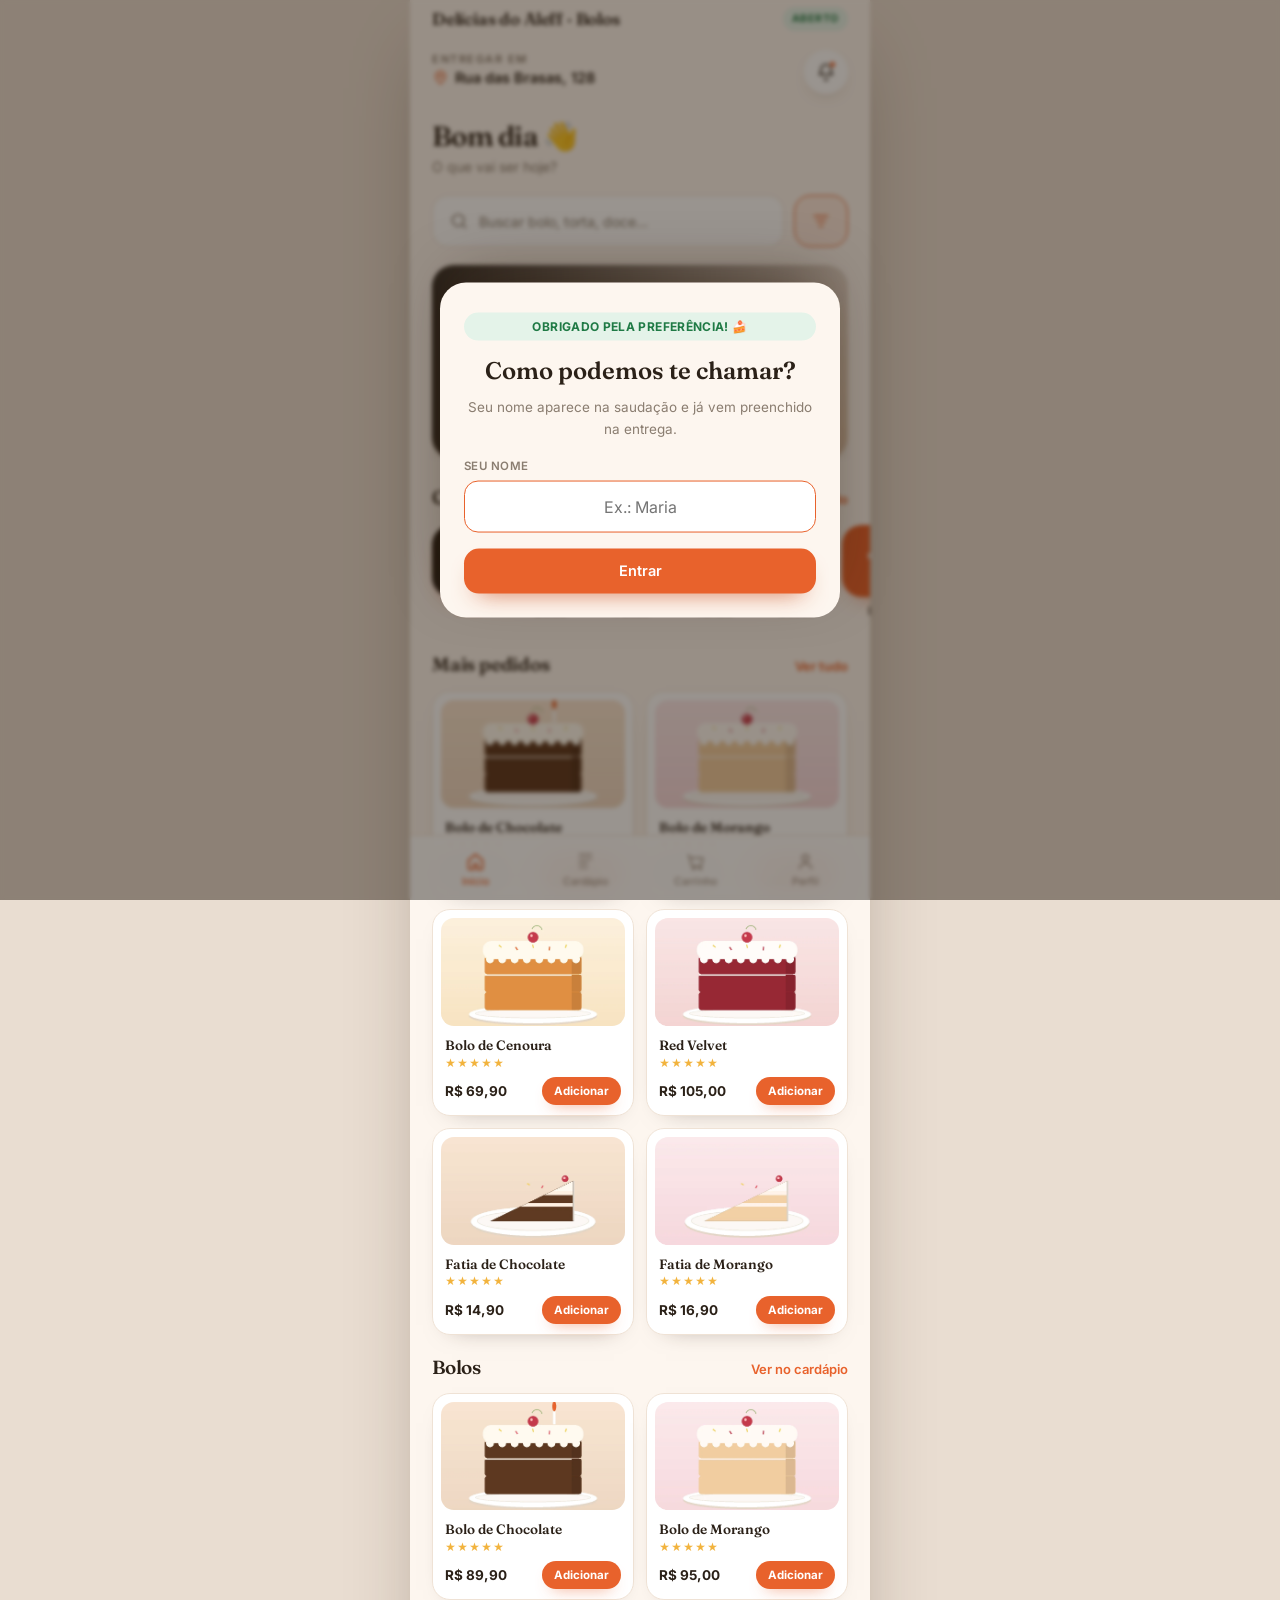
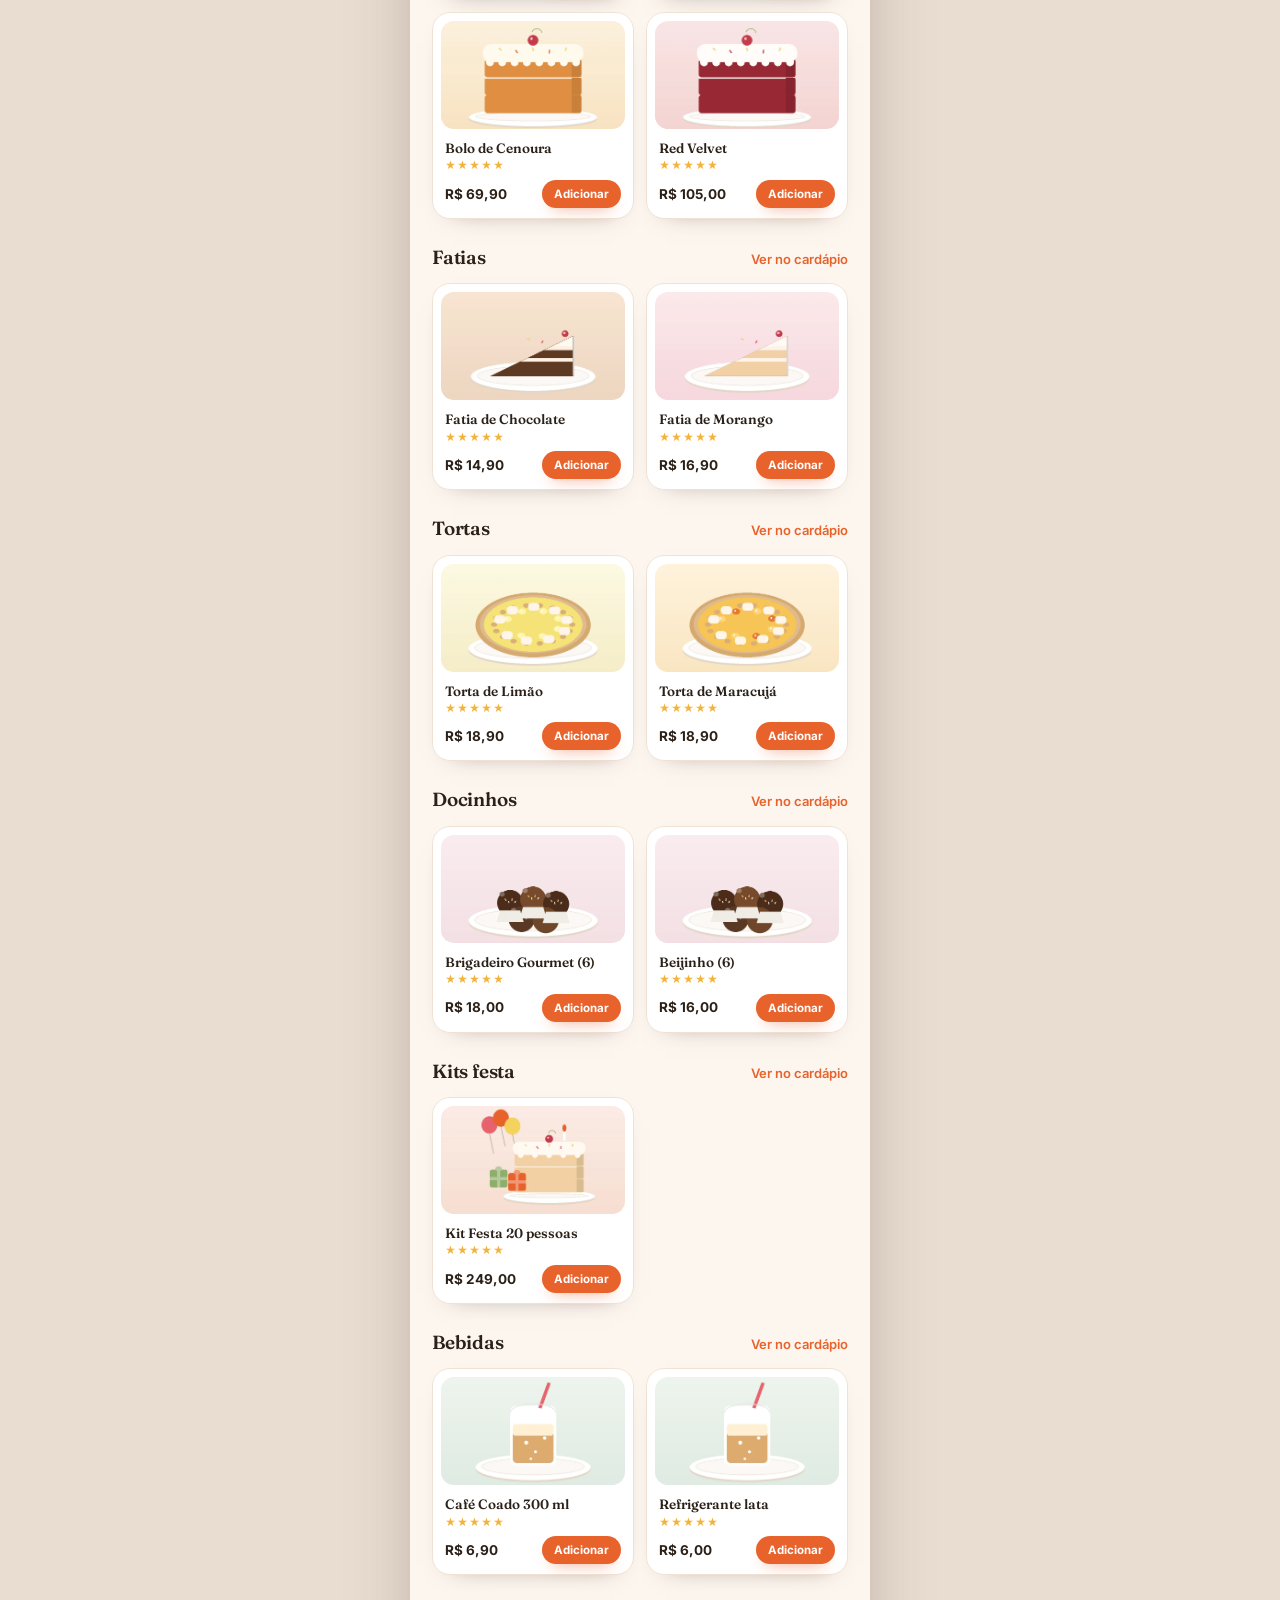
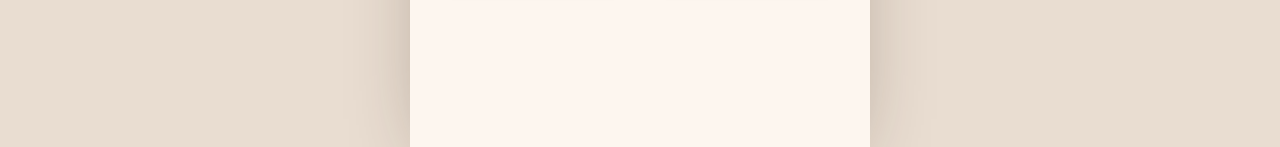
==== commit 7cc6c020: "Pix: Voltar ao início sempre visível (não cancela) e [hidden] com display:none para os botões oculto" ====
--- a/index.html
+++ b/index.html
@@ -16,7 +16,7 @@
   <link rel="preconnect" href="https://fonts.gstatic.com" crossorigin>
   <link href="https://fonts.googleapis.com/css2?family=Fraunces:opsz,wght@9..144,500;9..144,600;9..144,700&family=Inter:wght@400;500;600;700&display=swap" rel="stylesheet">
   <link rel="stylesheet" href="vendor/leaflet/leaflet.css">
-  <link rel="stylesheet" href="style.css?v=33">
+  <link rel="stylesheet" href="style.css?v=20261128c">
 </head>
 <body>
 
@@ -249,6 +249,7 @@
       <textarea id="trackPixCode" readonly rows="2" aria-label="Código Pix copia e cola" inputmode="none"></textarea>
       <small class="pix-tap">Toque no código para copiar</small>
       <button class="btn btn-ghost btn-block" id="trackPixCopy" type="button">Copiar código Pix</button>
+      <button class="btn btn-line btn-block" id="trackCancel" type="button">Cancelar pedido</button>
       <p class="pix-note">O pagamento cai direto para a confeitaria e o pedido é confirmado sozinho.</p>
     </div>
 
@@ -477,7 +478,8 @@
       <p class="pix-note">O pedido é confirmado automaticamente assim que o pagamento cai.</p>
     </div>
     <button class="btn btn-solid btn-block" id="successTrack" type="button">Acompanhar pedido</button>
-    <button class="btn btn-ghost btn-block" type="button" data-goto="home">Voltar ao início</button>
+    <button class="btn btn-line btn-block" id="successCancel" type="button" hidden>Cancelar pedido</button>
+    <button class="btn btn-ghost btn-block" id="successHome" type="button" data-goto="home">Voltar ao início</button>
   </div>
 
   <div class="order-alert" id="orderAlert" role="alert" hidden>
@@ -493,7 +495,7 @@
 </div>
 
 <script src="vendor/leaflet/leaflet.js"></script>
-<script src="app.js?v=51"></script>
+<script src="app.js?v=20261128h"></script>
 </body>
 </html>
 <!-- build 2026-11-27 checkout-fix -->
--- a/style.css
+++ b/style.css
@@ -26,6 +26,10 @@
 }
 
 * { box-sizing: border-box; -webkit-tap-highlight-color: transparent; }
+
+/* o atributo hidden precisa vencer regras de display (.btn, .sheet etc.);
+   sem isso um botão "escondido" continuava aparecendo e desalinhava a folha */
+[hidden] { display: none !important; }
 
 html { -webkit-text-size-adjust: 100%; }
 
